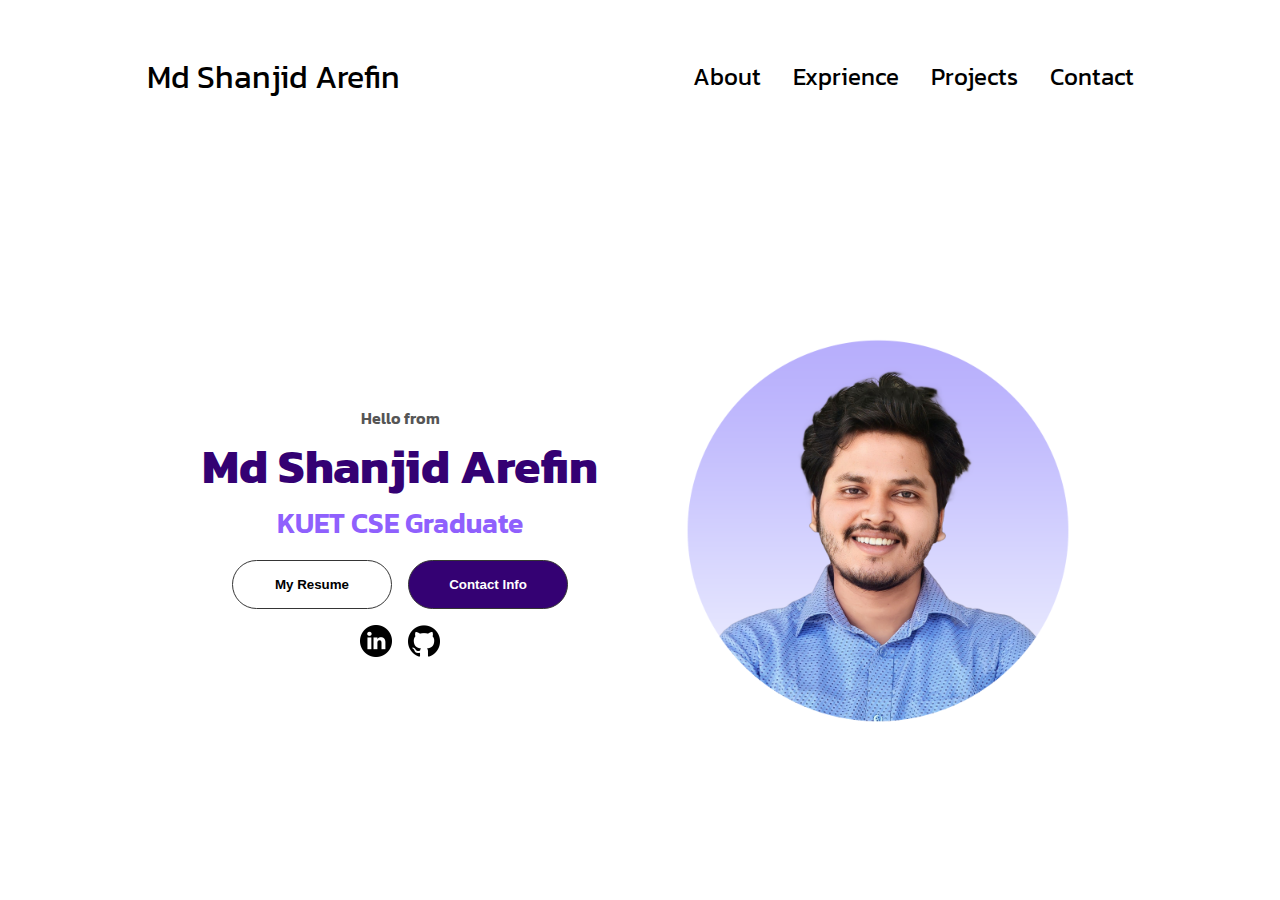
==== index.html @ 66b45dad "add_files" ====
<!DOCTYPE html>
<html lang="en">
<head>
    <meta charset="UTF-8">
    <meta name="viewport" content="width=device-width, initial-scale=1.0">
    <title>Portfolio_MD_SHANJID_AREFIN</title>
    <link rel="stylesheet" href="style.css" />
    <link rel="stylesheet" href="mediaqueries.css" />
</head>
<body>

    <nav id="desktop-nav">
        <div class="logo"> Md Shanjid Arefin </div>
        <div>
            <ul class="nav-links">
                <li><a href="#about">About</a></li>
                <li><a href="#experience">Exprience</a></li>
                <li><a href="#project">Projects</a></li>
                <li><a href="#contact">Contact</a></li>
            </ul>
        </div>
    </nav>

    <nav id="mobile-nav">
        <div class="logo"> Md Shanjid Arefin </div>
        <div class="mobile-menu">
            <div class="hamburger-icon" onclick="toggleMenu()">
                <span></span>
                <span></span>
                <span></span>
            </div>
            <div class="menu-links">
                <li><a href="#about" onclick="toggleMenu()">About</a></li>
                <li><a href="#experience" onclick="toggleMenu()">Exprience</a></li>
                <li><a href="#project" onclick="toggleMenu()">Projects</a></li>
                <li><a href="#contact" onclick="toggleMenu()">Contact</a></li>
            </div>
        </div>
    </nav>
    
    <section id="profile">
        <div class="section__text">
            <p class="section__text__p1"> Hello from</p>
            <h1 class="title">Md Shanjid Arefin</h1>
            <p class="section__text__p2">KUET CSE Graduate</p>
            <div class="btn-container">
                <button class="btn btn-color-2" onclick="window.open('./assets/resume.pdf')">My Resume</button>
                <button class="btn btn-color-1" onclick="location.href='./#contact'">Contact Info</button>
            </div>
            <div id="social-container">
                <img src="./assets/linkedin.png" alt="My LinkedIn Profile" class="icon" onclick="location.href='https://linkedin.com'"/>
                <img src="./assets/github.png" alt="My Github Profile" class="icon" onclick="location.href='https://github.com/ShihabKUET'" />
            </div>
        </div>
        <div class="section__pic-container">
            <img src="./assets/profilePic.png" alt="Md Shanjid Arefin" />
        </div>
        
    </section>

    <script src="script.js"></script>
</body>
</html>
---- style.css ----
/* FOR ALL - GENERAL */

@import url('https://fonts.googleapis.com/css2?family=Kanit:ital,wght@0,100;0,200;0,300;0,400;0,500;0,600;0,700;0,800;0,900;1,100;1,200;1,300;1,400;1,500;1,600;1,700;1,800;1,900&display=swap');


* {
    margin: 0;
    padding: 0;
}

body {
    font-family: "Kanit", sans-serif;
}

html {
    scroll-behavior: smooth;
}

p {
    color: rgb(85,85,85);
}

/* Transition */

a, .btn {
    transition:  300ms ease;
}

/* Desktop Navigation */

nav, .nav-links {
    display: flex;
}

nav {
    justify-content: space-around;
    align-items: center;
    height: 17vh;
}

.nav-links {
    gap: 2rem;
    list-style: none;
    font-size: 1.5rem;
}

a {
    color: black;
    text-decoration: none;
    text-decoration-color: white;
}

a:hover {
    color: blue;
    text-decoration: underline;
    text-underline-offset: 1rem;
    text-decoration-color: rbg(181,181,181);
}

.logo {
    font-size: 2rem;
    cursor: default;
}

/* Mobile hamburger Menu */

#mobile-nav {
    display: none;
}

.mobile-menu {
    position: relative;
    display: inline-block;
}

.hamburger-icon {
    display: flex;
    flex-direction: column;
    justify-content: space-between;
    height: 24px;
    width: 30px;
    cursor: pointer;
}

.hamburger-icon span {
    width: 100%;
    height: 2px;
    background-color: blueviolet;
    transition: all 0.3 ease-in-out;
}

.menu-links {
    position: absolute;
    top: 100%;
    right: 0;
    background-color: white;
    width: fit-content;
    max-height: 0;
    overflow: hidden;
    transition: all 0.3 ease-in-out;
}

.menu-links a {
    display: block;
    padding: 10px;
    text-align: center;
    font-size: 1.5rem;
    color: black;
    text-decoration: none;
    transition: all 0.3 ease-in-out;
}

.menu-links li {
    list-style: none;
}

.menu-links.open {
    max-height: 300px;
}

.hamburger-icon.open span:first-child{
    transform: rotate(45deg) translate(10px, 5px);
}
.hamburger-icon.open span:nth-child(2){
    opacity: 0;
}
.hamburger-icon.open span:last-child{
    transform: rotate(-45deg) translate(10px, -5px);
}

.hamburger-icon span:first-child {
    transform: none;
}
.hamburger-icon span:first-child {
    opacity: 1;
}
.hamburger-icon span:first-child {
    transform: none;
}

/* Sections */

section {
    padding-top: 4vh;
    height: 96vh;
    margin: 0 10rem;
    box-sizing: border-box;
    min-height: fit-content;
}

.section-container {
    display: flex;
}

/* Profile Sections */

#profile {
    display: flex;
    justify-content: center;
    gap: 5rem;
    height: 80vh;
}

.section__pic-container {
    display: flex;
    height: 400px;
    width: 400px;
    margin: auto 0;
}

.section__text {
    align-self: center;
    text-align: center;
}

.section__text p {
    font-weight: 600;
}

.section__text__p1 {
    text-align: center;
}

.section__text__p2 {
    color: rgb(143, 96, 253);
    font-size: 1.75rem;
    margin-bottom: 1rem;
}

.title {
    color: rgb(52, 1, 115);
    font-size: 3rem;
    text-align: center;
}

#social-container {
    display: flex;
    justify-content: center;
    margin-top: 1rem;
    gap: 1rem;
}

.icon {
    cursor: pointer;
    height: 2rem;
}

/* button */

.btn-container {
    display: flex;
    justify-content: center;
    gap: 1rem;
}

.btn {
    font-weight: 600;
    transition: all 300ms ease;
    padding: 1rem;
    width: 10rem;
    border-radius: 2rem;
}

.btn-color-1, .btn-color-2 {
    border: rgb(53, 53, 53) 0.1rem solid;
}

.btn-color-1:hover, .btn-color-2:hover {
    cursor: pointer;
}

.btn-color-1, .btn-color-2:hover {
    background: rgb(52, 1, 115);
    color: white;
}

.btn-color-1:hover {
    background: rgb(0,0,0);
}

.btn-color-2 {
    background: none;
}

.btn-color-2:hover {
    border: rgb(255,255,255) 0.1rem solid;
}

.btn-container {
    gap: 1rem;
}
---- mediaqueries.css ----
@media screen and (max-width: 1000px) {
    #desktop-nav {
        display: none;
    }
    #mobile-nav {
        display: flex;
    }
}
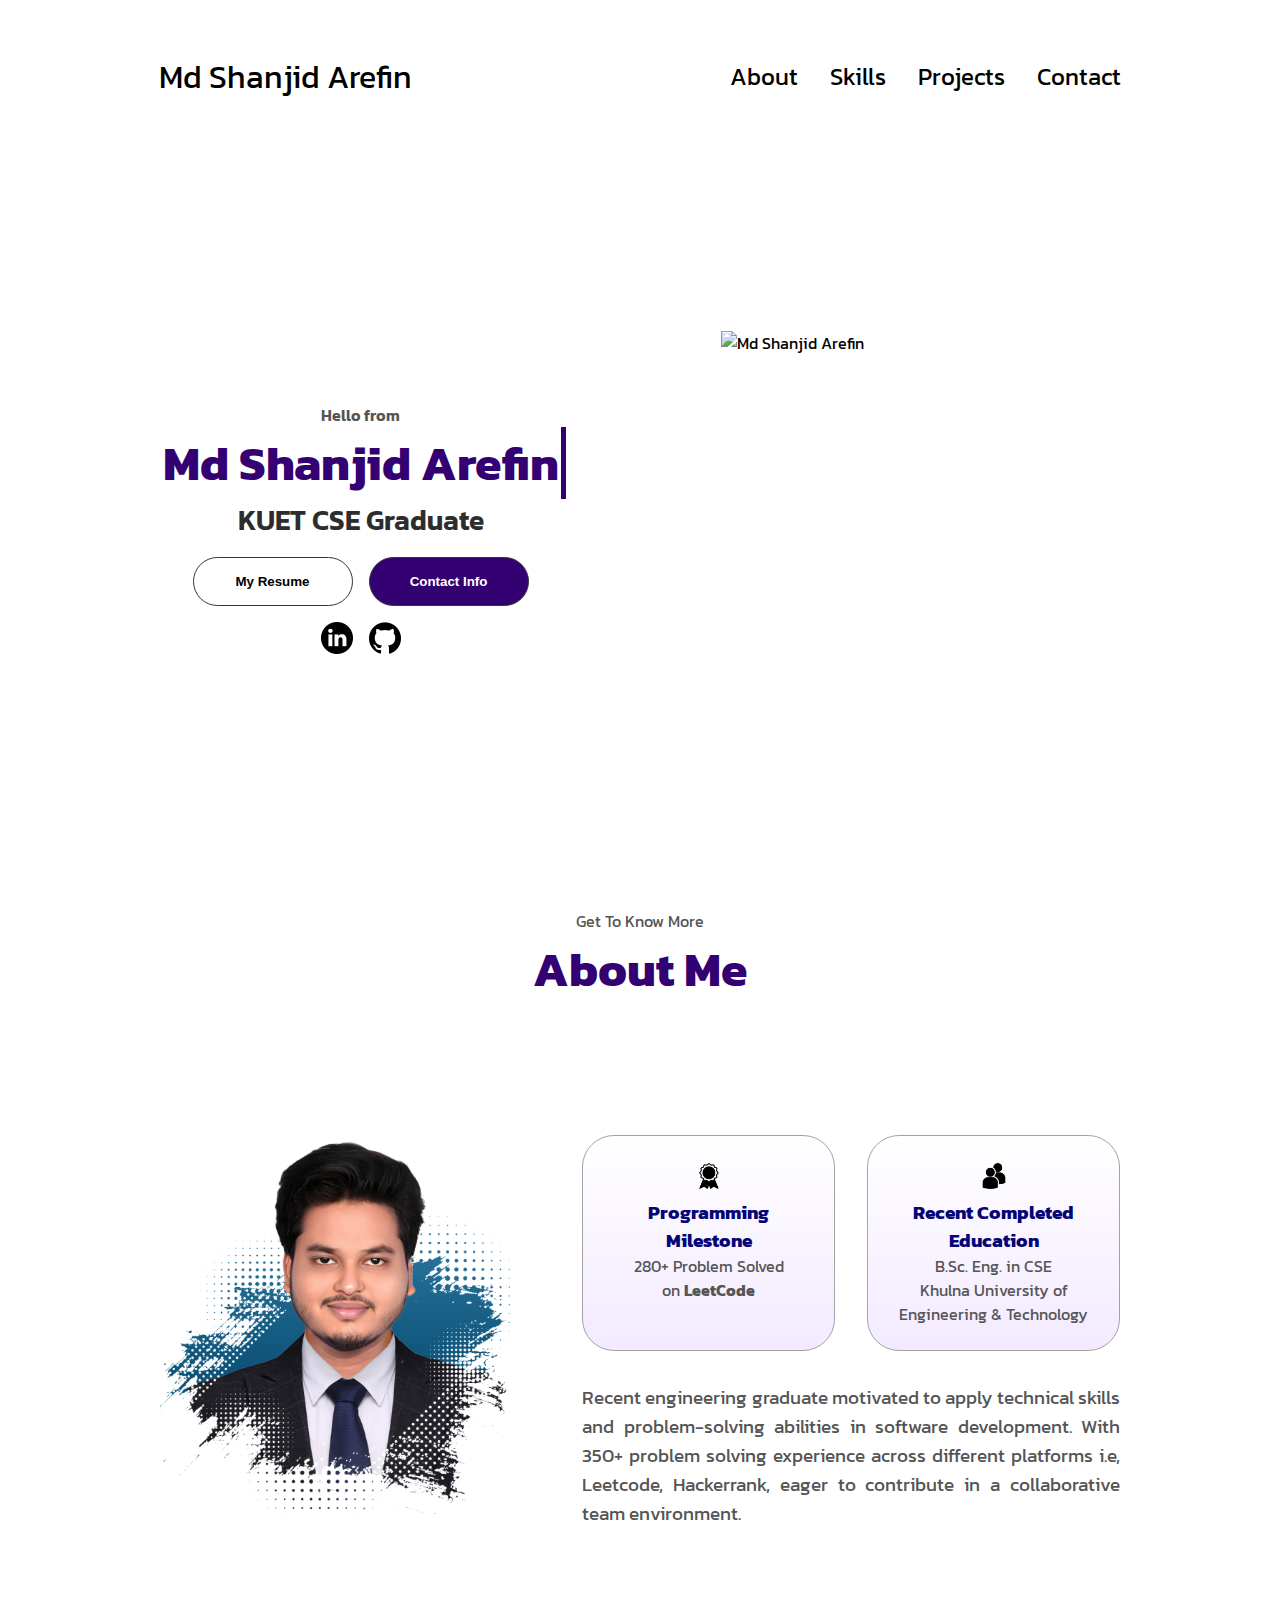
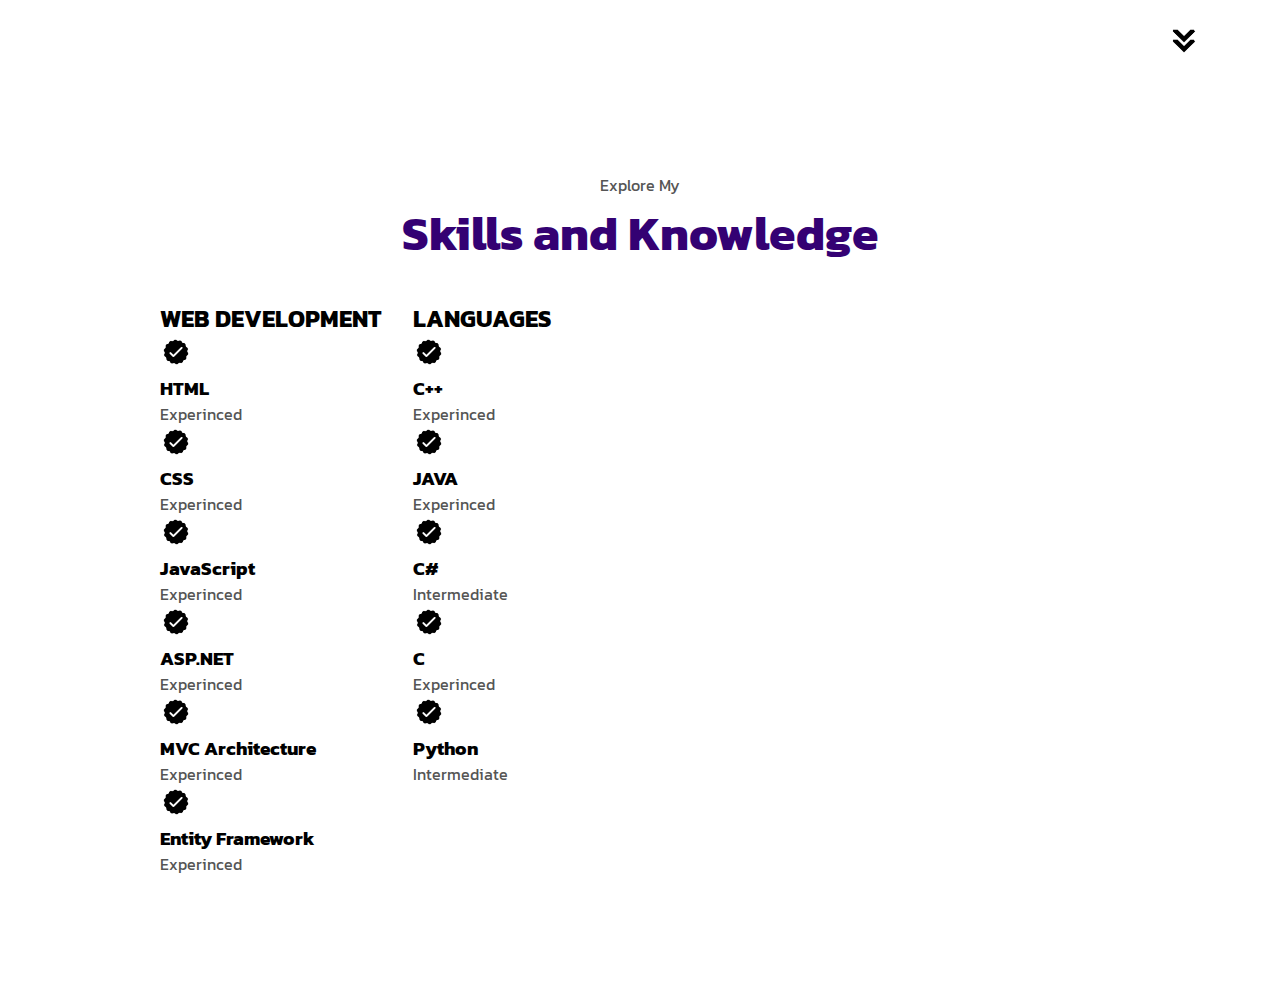
==== commit 8f4efc42: "About_Section_Updated" ====
--- a/index.html
+++ b/index.html
@@ -14,7 +14,7 @@
         <div>
             <ul class="nav-links">
                 <li><a href="#about">About</a></li>
-                <li><a href="#experience">Exprience</a></li>
+                <li><a href="#skills">Skills</a></li>
                 <li><a href="#project">Projects</a></li>
                 <li><a href="#contact">Contact</a></li>
             </ul>
@@ -48,14 +48,144 @@
                 <button class="btn btn-color-1" onclick="location.href='./#contact'">Contact Info</button>
             </div>
             <div id="social-container">
-                <img src="./assets/linkedin.png" alt="My LinkedIn Profile" class="icon" onclick="location.href='https://linkedin.com'"/>
-                <img src="./assets/github.png" alt="My Github Profile" class="icon" onclick="location.href='https://github.com/ShihabKUET'" />
+                <a href="https://linkedin.com" target="_blank"><img src="./assets/linkedin.png" alt="My LinkedIn Profile" class="icon" /></a>
+                <a href="https://github.com/ShihabKUET" target="_blank"><img src="./assets/github.png" alt="My Github Profile" class="icon" /></a>
+                
             </div>
         </div>
         <div class="section__pic-container">
-            <img src="./assets/profilePic.png" alt="Md Shanjid Arefin" />
+            <img src="./assets/bg-profile-syle.png" alt="Md Shanjid Arefin" />
         </div>
-        
+    </section>
+    <section id="about">
+        <p class="section__text__p1"> Get To Know More </p>
+        <h1 class="about-me-title"> About Me </h1>
+        <div class="section-container">
+            <div class="section__pic-container">
+                <img src="./assets/about-me-pic.png" alt=""Profile Picture class="about-pic" />
+            </div>
+            <div class="about-details-container">
+                <div class="about-containers">
+                    <div class="details-container">
+                        <img src="./assets/experience.png" alt="experience icon" class="icon" />
+                        <h3> Programming Milestone </h3>
+                        <p> 280+ Problem Solved <br/> on <b>LeetCode</b> </p>
+                    </div>
+                    <div class="details-container">
+                        <img src="./assets/education.png" alt="education icon" class="icon" />
+                        <h3> Recent Completed Education </h3>
+                        <p> B.Sc. Eng. in CSE <br/> Khulna University of Engineering & Technology </p>
+                    </div>
+                    
+                </div>
+            
+                <div class="text-container">
+                    <p>Recent engineering graduate motivated to apply technical skills and problem-solving abilities in software
+                        development. With 350+ problem solving experience across different platforms i.e, Leetcode, Hackerrank,
+                        eager to contribute in a collaborative team environment.
+                    </p>
+                </div>
+            </div>      
+        </div>
+        <img src="./assets/arrow.png" alt="arrow icon" class="icon arrow" onclick="location.href='./#skills'"/>
+    </section>
+
+    <section id="skills">
+        <p class="section__text__p1">Explore My</p>
+        <h1 class="about-me-title">Skills and Knowledge</h1>
+        <div class="skill-details-container">
+            <div class="about-containers">
+                <div class="details-containers">
+                    <h2 class="skills-sub-title">WEB DEVELOPMENT</h2>
+                    <div class="article-container">
+                        <article>
+                            <img src="./assets/checkmark.png" alt="check" class="icon"/>
+                            <div>
+                                <h3>HTML</h3>
+                                <p>Experinced</p>
+                            </div>
+                        </article>
+                        <article>
+                            <img src="./assets/checkmark.png" alt="check" class="icon"/>
+                            <div>
+                                <h3>CSS</h3>
+                                <p>Experinced</p>
+                            </div>
+                        </article>
+                        <article>
+                            <img src="./assets/checkmark.png" alt="check" class="icon"/>
+                            <div>
+                                <h3>JavaScript</h3>
+                                <p>Experinced</p>
+                            </div>
+                        </article>
+                        <article>
+                            <img src="./assets/checkmark.png" alt="check" class="icon"/>
+                            <div>
+                                <h3>ASP.NET</h3>
+                                <p>Experinced</p>
+                            </div>
+                        </article>
+                        <article>
+                            <img src="./assets/checkmark.png" alt="check" class="icon"/>
+                            <div>
+                                <h3>MVC Architecture</h3>
+                                <p>Experinced</p>
+                            </div>
+                        </article>
+                        <article>
+                            <img src="./assets/checkmark.png" alt="check" class="icon"/>
+                            <div>
+                                <h3>Entity Framework</h3>
+                                <p>Experinced</p>
+                            </div>
+                        </article>
+                    </div>
+                </div>
+
+                <div class="details-containers">
+                    <h2 class="skills-sub-title">LANGUAGES</h2>
+                    <div class="article-container">
+                        <article>
+                            <img src="./assets/checkmark.png" alt="check" class="icon"/>
+                            <div>
+                                <h3>C++</h3>
+                                <p>Experinced</p>
+                            </div>
+                        </article>
+                        <article>
+                            <img src="./assets/checkmark.png" alt="check" class="icon"/>
+                            <div>
+                                <h3>JAVA</h3>
+                                <p>Experinced</p>
+                            </div>
+                        </article>
+                        <article>
+                            <img src="./assets/checkmark.png" alt="check" class="icon"/>
+                            <div>
+                                <h3>C#</h3>
+                                <p>Intermediate</p>
+                            </div>
+                        </article>
+                        <article>
+                            <img src="./assets/checkmark.png" alt="check" class="icon"/>
+                            <div>
+                                <h3>C</h3>
+                                <p>Experinced</p>
+                            </div>
+                        </article>
+                        <article>
+                            <img src="./assets/checkmark.png" alt="check" class="icon"/>
+                            <div>
+                                <h3>Python</h3>
+                                <p>Intermediate</p>
+                            </div>
+                        </article>
+                    </div>
+                </div>
+
+            </div>
+        </div>
     </section>
 
     <script src="script.js"></script>
--- a/style.css
+++ b/style.css
@@ -157,7 +157,7 @@
 #profile {
     display: flex;
     justify-content: center;
-    gap: 5rem;
+    gap: 10rem;
     height: 80vh;
 }
 
@@ -182,7 +182,7 @@
 }
 
 .section__text__p2 {
-    color: rgb(143, 96, 253);
+    color: rgb(45, 45, 45);
     font-size: 1.75rem;
     margin-bottom: 1rem;
 }
@@ -191,6 +191,24 @@
     color: rgb(52, 1, 115);
     font-size: 3rem;
     text-align: center;
+    border-right: 5px solid;
+    width: 100%;
+    white-space: nowrap;
+    overflow: hidden;
+    animation: 
+        typing 1.5s,
+        cursor .4s step-end infinite alternate;
+}
+
+/* cursor blinking */
+@keyframes cursor {
+    50% { border-color: transparent; }
+}
+
+/* Typing effects */
+@keyframes typing {
+    from { width: 0; }
+    
 }
 
 #social-container {
@@ -248,4 +266,71 @@
 
 .btn-container {
     gap: 1rem;
-}+}
+
+
+/*ABOUT SECTION */
+
+#about {
+    position: relative;
+}
+
+.about-containers {
+    gap: 2rem;
+    margin-bottom: 2rem;
+    margin-top: 2rem;
+}
+
+.about-details-container {
+    justify-content: center;
+    flex-direction: column;
+}
+
+.about-containers, .about-details-container {
+    display: flex;
+}
+
+.about-me-title {
+    color: rgb(52, 1, 115);
+    font-size: 3rem;
+    text-align: center;
+}
+
+.about-pic {
+    border-radius: 2 rem;
+}
+
+.arrow {
+    position: absolute;
+    right: -5rem;
+    bottom: 5rem;
+}
+
+.details-container {
+    padding:  1.5rem;
+    flex: 1;
+    background: linear-gradient(rgb(255, 255, 255) 0%, rgb(243, 234, 255) 100%);
+    border-radius: 2rem;
+    border: rgb(53,53,53) 0.1rem solid;
+    border-color: rgb(163,163,163);
+    color: rgb(5, 5, 119);
+    text-align: center;
+}
+
+
+.section-container {
+    gap: 4rem;
+    height: 75%;
+}
+
+.section__pic-container {
+    height: 400px;
+    width: 400px;
+    margin: auto 0;  
+}
+
+.text-container {
+    text-align: justify;
+    font-size: 1.2rem;
+}
+
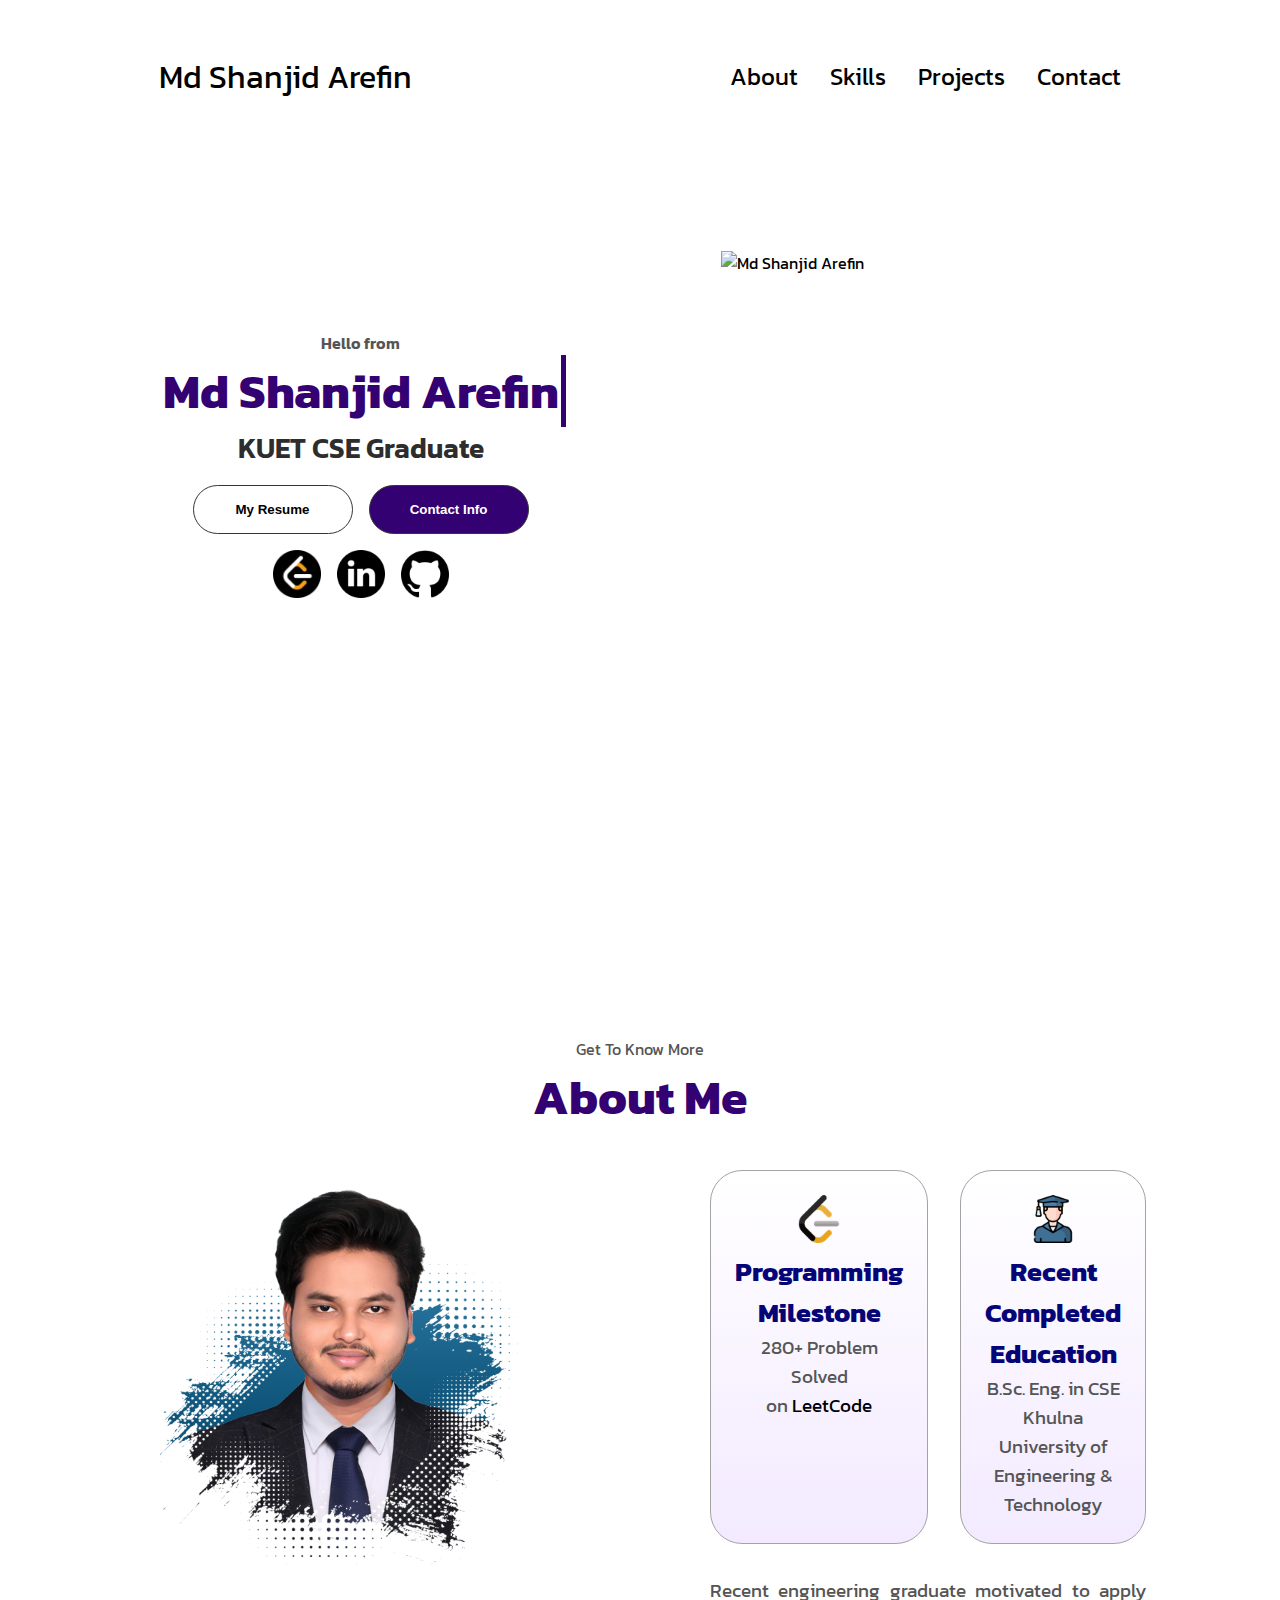
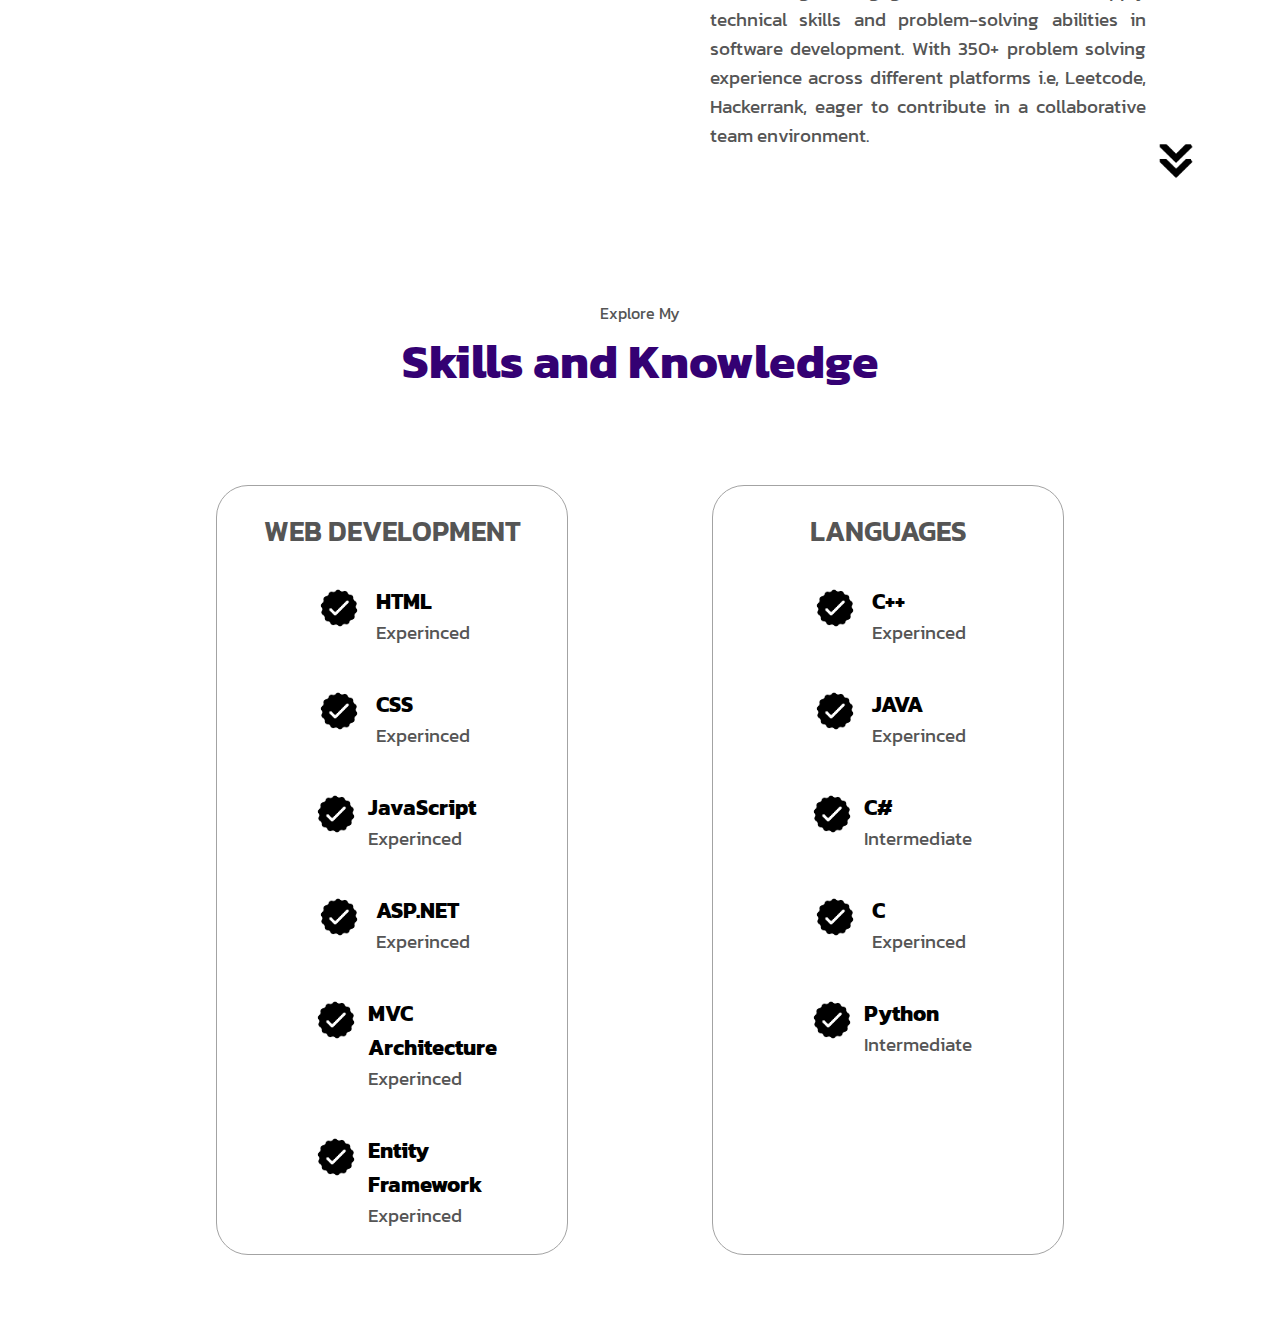
==== commit 9327968b: "assets_added" ====
--- a/index.html
+++ b/index.html
@@ -48,13 +48,14 @@
                 <button class="btn btn-color-1" onclick="location.href='./#contact'">Contact Info</button>
             </div>
             <div id="social-container">
+                <a href="https://leetcode.com/shihabkuet" target="_blank"><img src="./assets/leetcode_circle.png" alt="Leetcode Profile" class="icon" /></a>
                 <a href="https://linkedin.com" target="_blank"><img src="./assets/linkedin.png" alt="My LinkedIn Profile" class="icon" /></a>
                 <a href="https://github.com/ShihabKUET" target="_blank"><img src="./assets/github.png" alt="My Github Profile" class="icon" /></a>
                 
             </div>
         </div>
         <div class="section__pic-container">
-            <img src="./assets/bg-profile-syle.png" alt="Md Shanjid Arefin" />
+            <img src="./assets/bg-profile-syle.png" height="140%" width="140%" alt="Md Shanjid Arefin" />
         </div>
     </section>
     <section id="about">
@@ -67,12 +68,12 @@
             <div class="about-details-container">
                 <div class="about-containers">
                     <div class="details-container">
-                        <img src="./assets/experience.png" alt="experience icon" class="icon" />
+                        <img src="./assets/leetcode.png" alt="experience icon" class="icon" />
                         <h3> Programming Milestone </h3>
-                        <p> 280+ Problem Solved <br/> on <b>LeetCode</b> </p>
+                        <p> 280+ Problem Solved <br/> on <a href="https://www.leetcode.com/shihabkuet" target="_blank">LeetCode</a> </p>
                     </div>
                     <div class="details-container">
-                        <img src="./assets/education.png" alt="education icon" class="icon" />
+                        <img src="./assets/graduated.png" alt="education icon" class="icon" />
                         <h3> Recent Completed Education </h3>
                         <p> B.Sc. Eng. in CSE <br/> Khulna University of Engineering & Technology </p>
                     </div>
@@ -95,7 +96,7 @@
         <h1 class="about-me-title">Skills and Knowledge</h1>
         <div class="skill-details-container">
             <div class="about-containers">
-                <div class="details-containers">
+                <div class="sk-details-container">
                     <h2 class="skills-sub-title">WEB DEVELOPMENT</h2>
                     <div class="article-container">
                         <article>
@@ -143,7 +144,7 @@
                     </div>
                 </div>
 
-                <div class="details-containers">
+                <div class="sk-details-container">
                     <h2 class="skills-sub-title">LANGUAGES</h2>
                     <div class="article-container">
                         <article>
--- a/style.css
+++ b/style.css
@@ -159,6 +159,7 @@
     justify-content: center;
     gap: 10rem;
     height: 80vh;
+    margin-bottom: 8rem;
 }
 
 .section__pic-container {
@@ -166,11 +167,14 @@
     height: 400px;
     width: 400px;
     margin: auto 0;
+    padding-bottom: 10rem;
+    padding-right: 8rem;
 }
 
 .section__text {
     align-self: center;
     text-align: center;
+    padding-bottom: 8rem;
 }
 
 .section__text p {
@@ -207,8 +211,7 @@
 
 /* Typing effects */
 @keyframes typing {
-    from { width: 0; }
-    
+    from { width: 0; }   
 }
 
 #social-container {
@@ -220,7 +223,7 @@
 
 .icon {
     cursor: pointer;
-    height: 2rem;
+    height: 3rem;
 }
 
 /* button */
@@ -307,7 +310,7 @@
 }
 
 .details-container {
-    padding:  1.5rem;
+    padding: 1.5rem;
     flex: 1;
     background: linear-gradient(rgb(255, 255, 255) 0%, rgb(243, 234, 255) 100%);
     border-radius: 2rem;
@@ -315,6 +318,15 @@
     border-color: rgb(163,163,163);
     color: rgb(5, 5, 119);
     text-align: center;
+    font-size: 1.2rem;
+}
+
+.details-container a {
+    text-decoration: none;
+}
+
+.details-container h3 {
+    font-size: 1.7rem;
 }
 
 
@@ -334,3 +346,52 @@
     font-size: 1.2rem;
 }
 
+/* SKILLS */
+
+#skills {
+    position: relative;
+}
+
+.skills-sub-title {
+    color: rgb(85, 85, 85);
+    font-weight: 600;
+    font-size:  1.75rem;
+    margin-bottom: 2rem;
+}
+
+.skill-details-container {
+    display: flex;
+    justify-content: center;
+    flex-direction: column;
+}
+
+.article-container {
+    display: flex;
+    text-align: initial;
+    flex-wrap: wrap;
+    flex-direction: row;
+    gap: 2.5rem;
+    justify-content: space-around;
+}
+
+article .icon {
+    cursor: default;
+}
+
+article {
+    display: flex;
+    width: 10rem;
+    justify-content: space-around;
+    gap: 0.5rem;
+}
+
+.sk-details-container {
+    margin: 3.5rem;
+    padding: 1.5rem;
+    flex: 1;
+    border-radius: 2rem;
+    border: rgb(53,53,53) 0.1rem solid;
+    border-color: rgb(163,163,163);
+    text-align: center;
+    font-size: 1.2rem;
+}
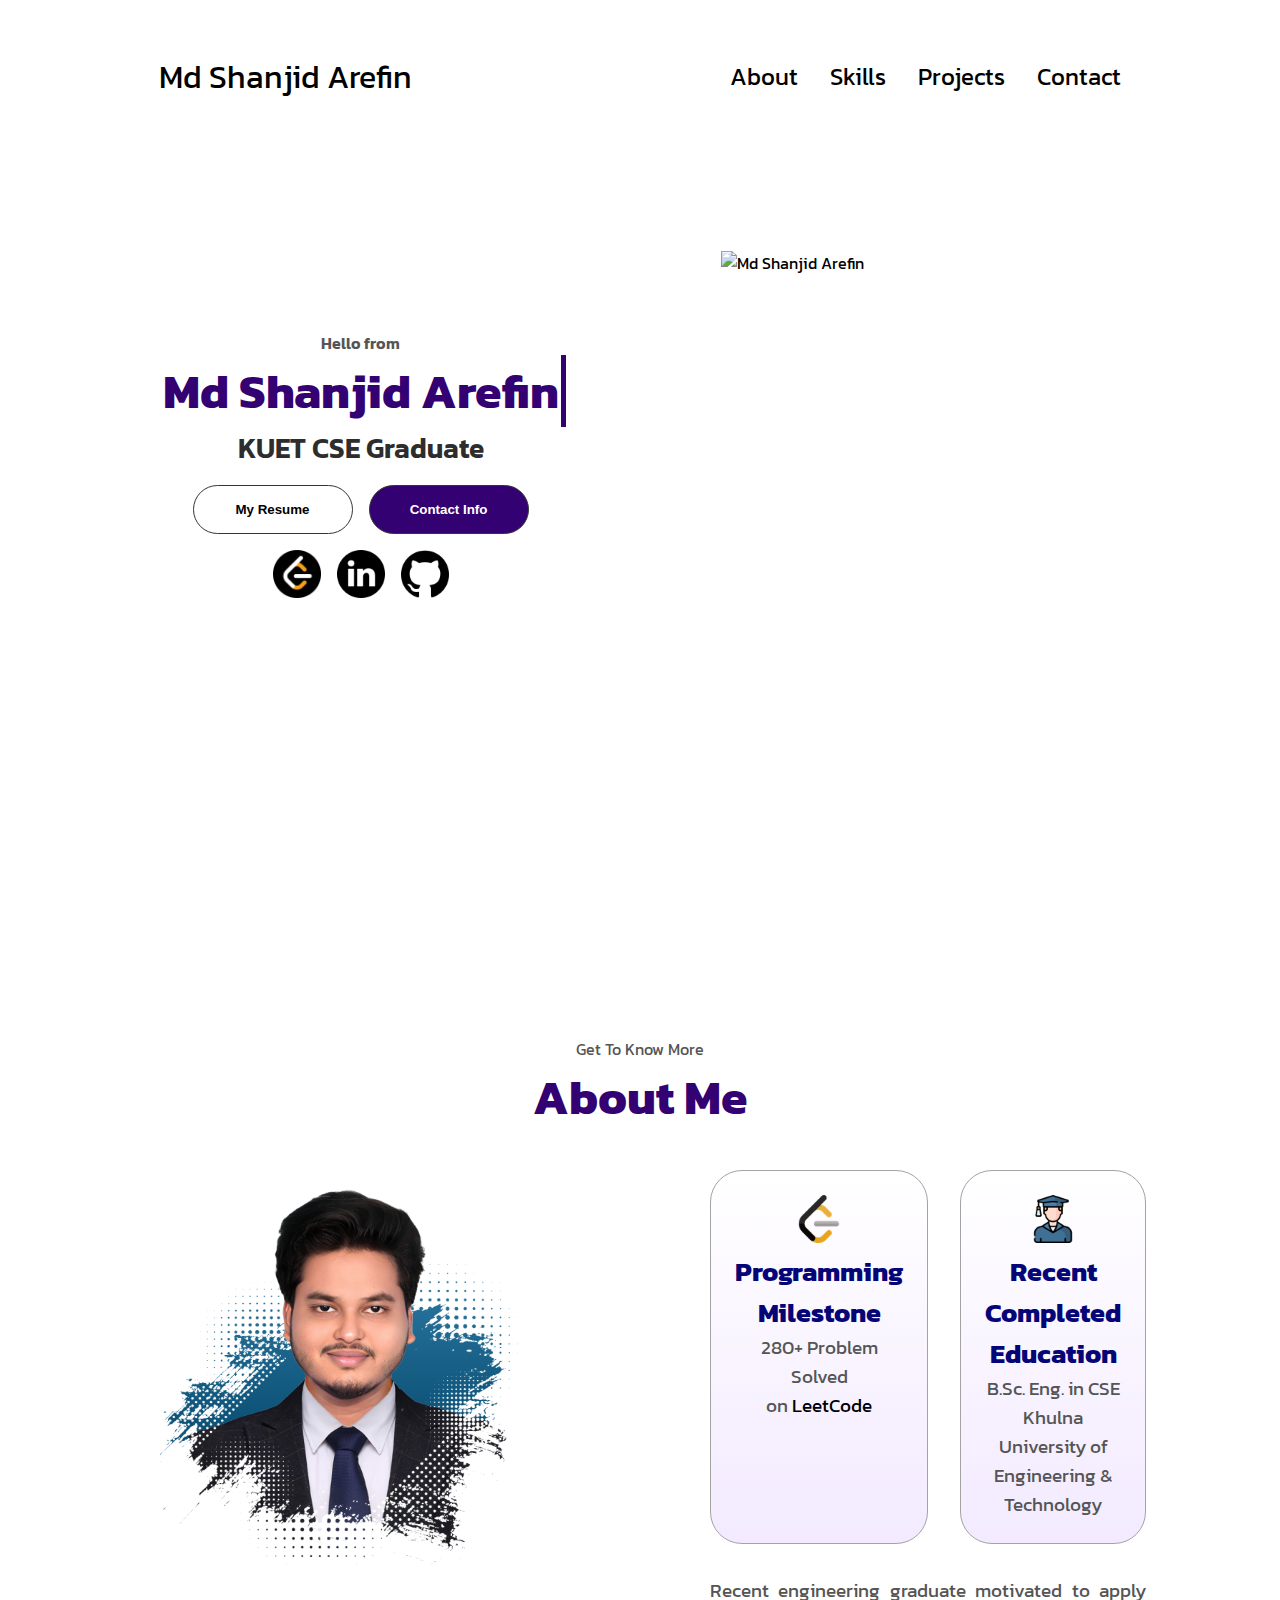
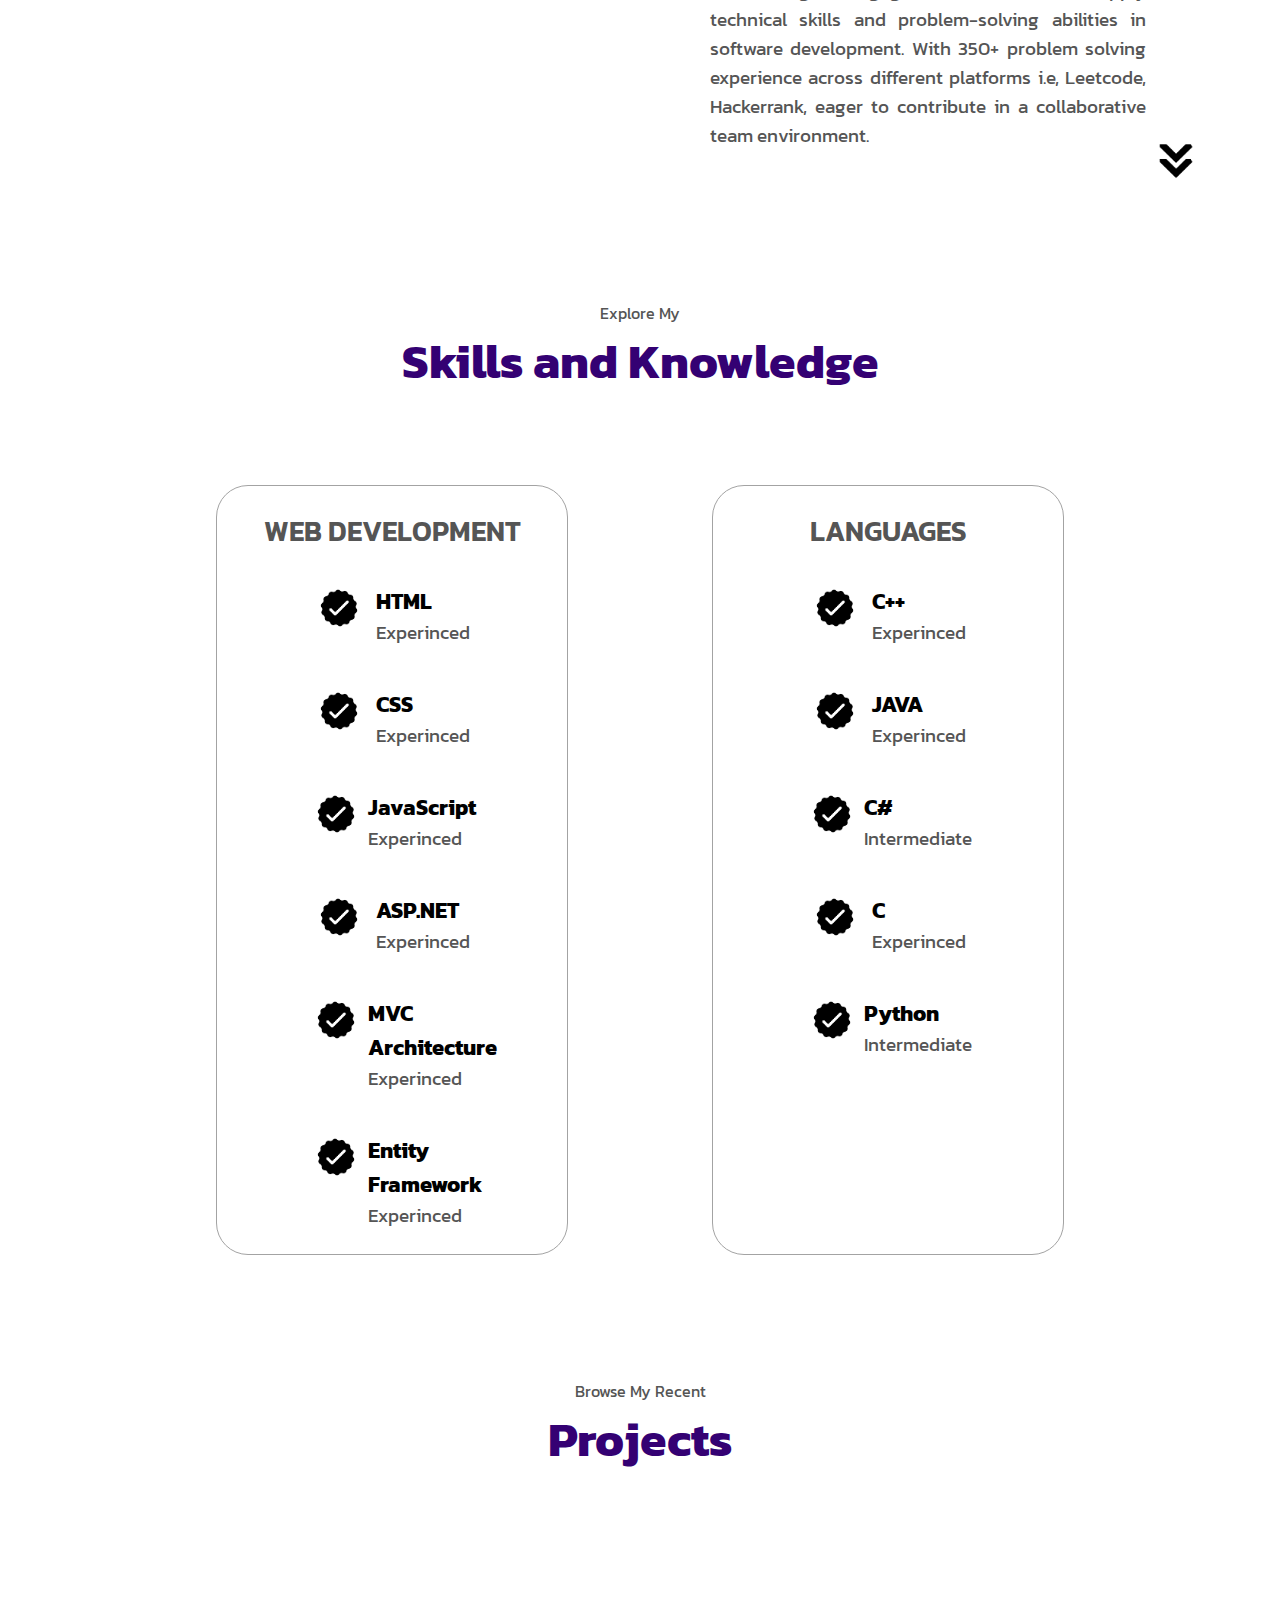
==== commit b84518af: "Projects_section_created" ====
--- a/index.html
+++ b/index.html
@@ -15,7 +15,7 @@
             <ul class="nav-links">
                 <li><a href="#about">About</a></li>
                 <li><a href="#skills">Skills</a></li>
-                <li><a href="#project">Projects</a></li>
+                <li><a href="#projects">Projects</a></li>
                 <li><a href="#contact">Contact</a></li>
             </ul>
         </div>
@@ -189,6 +189,11 @@
         </div>
     </section>
 
+    <section id="projects">
+        <p class="section__text__p1">Browse My Recent</p>
+        <h1 class="about-me-title">Projects</h1>
+    </section>
+
     <script src="script.js"></script>
 </body>
 </html>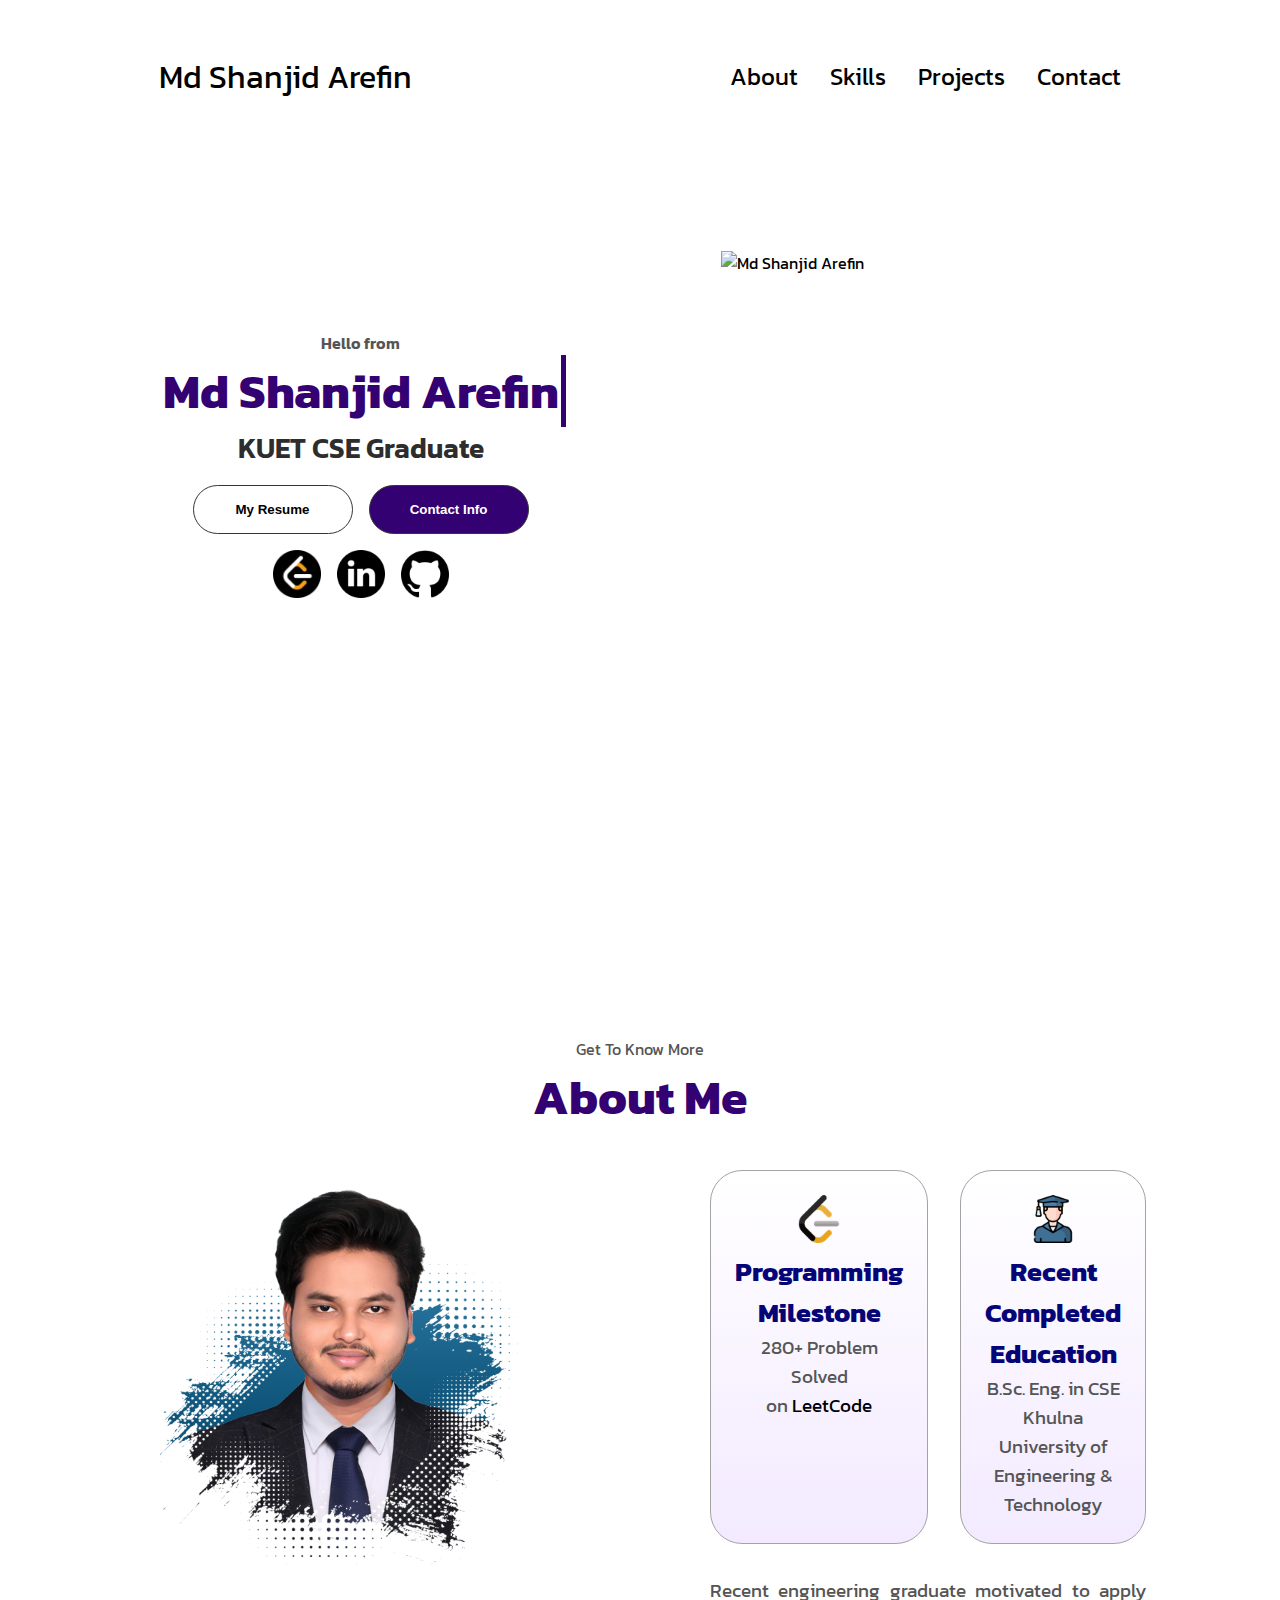
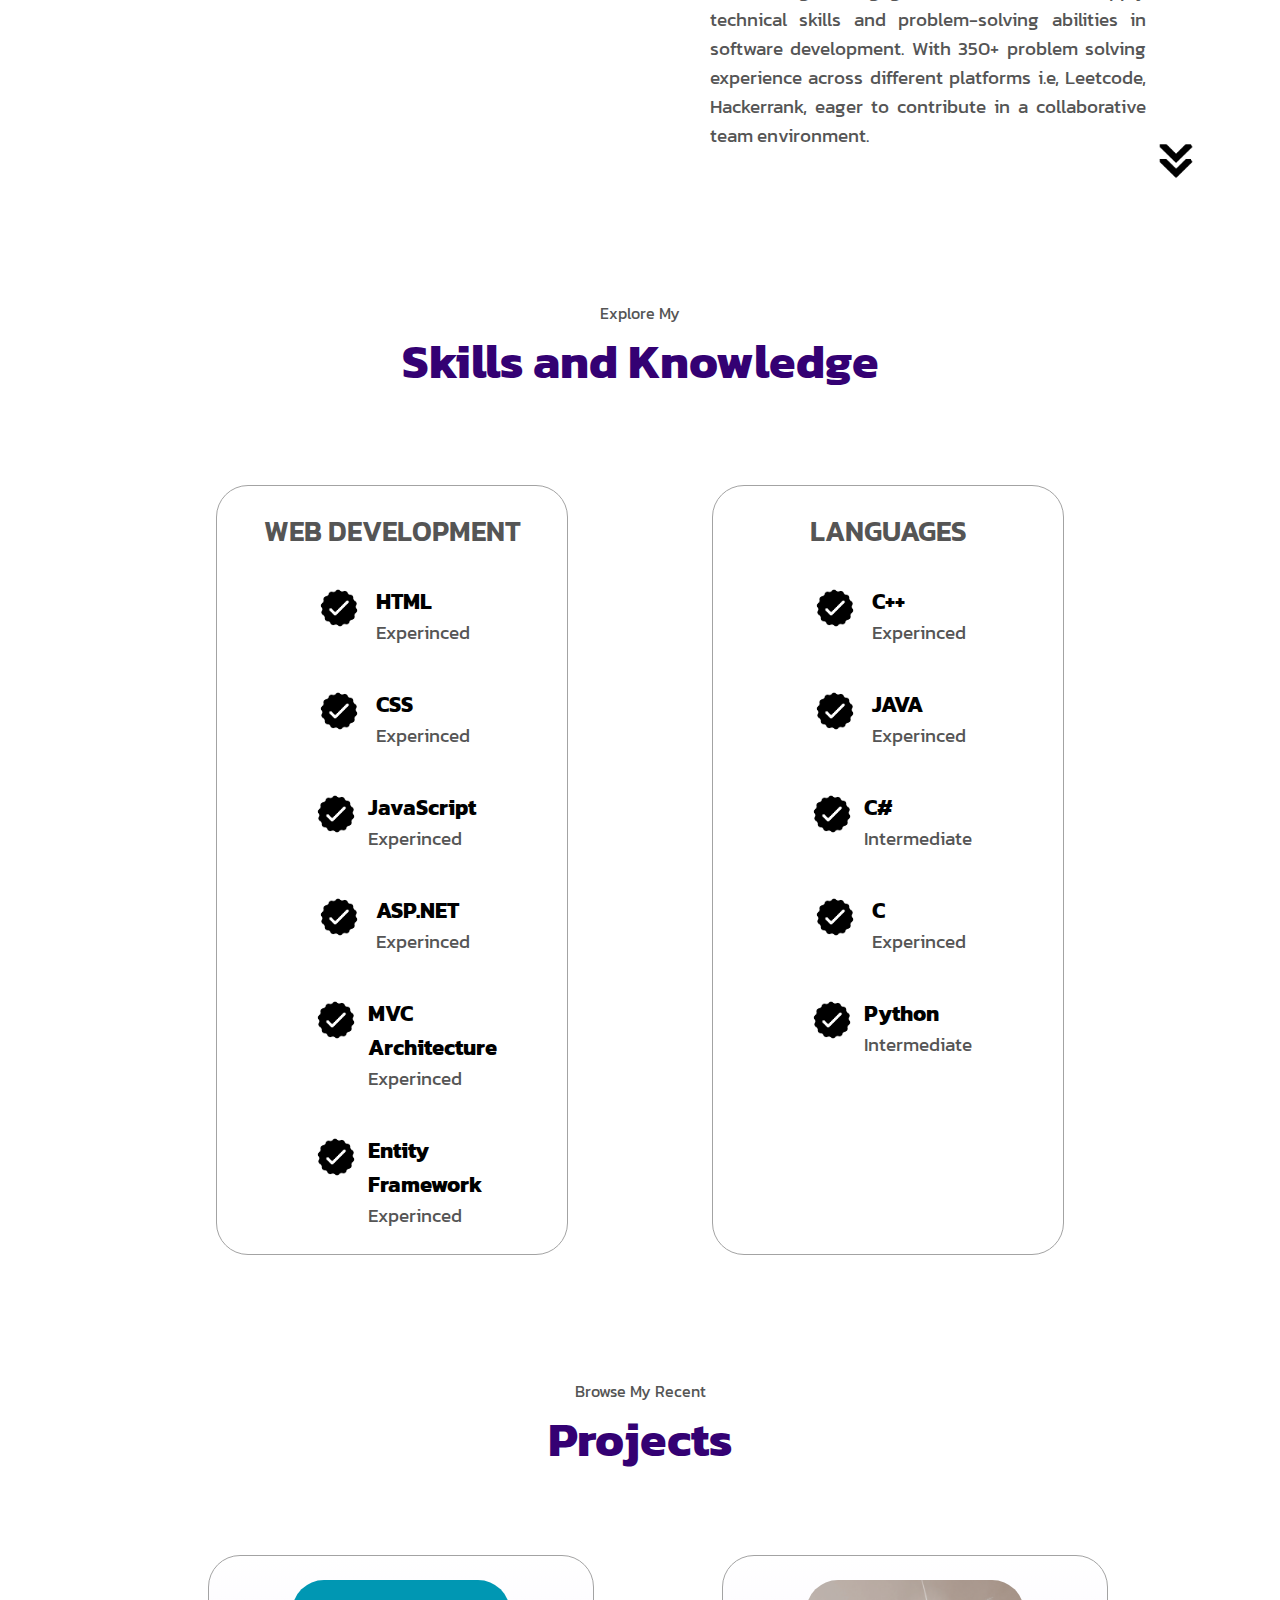
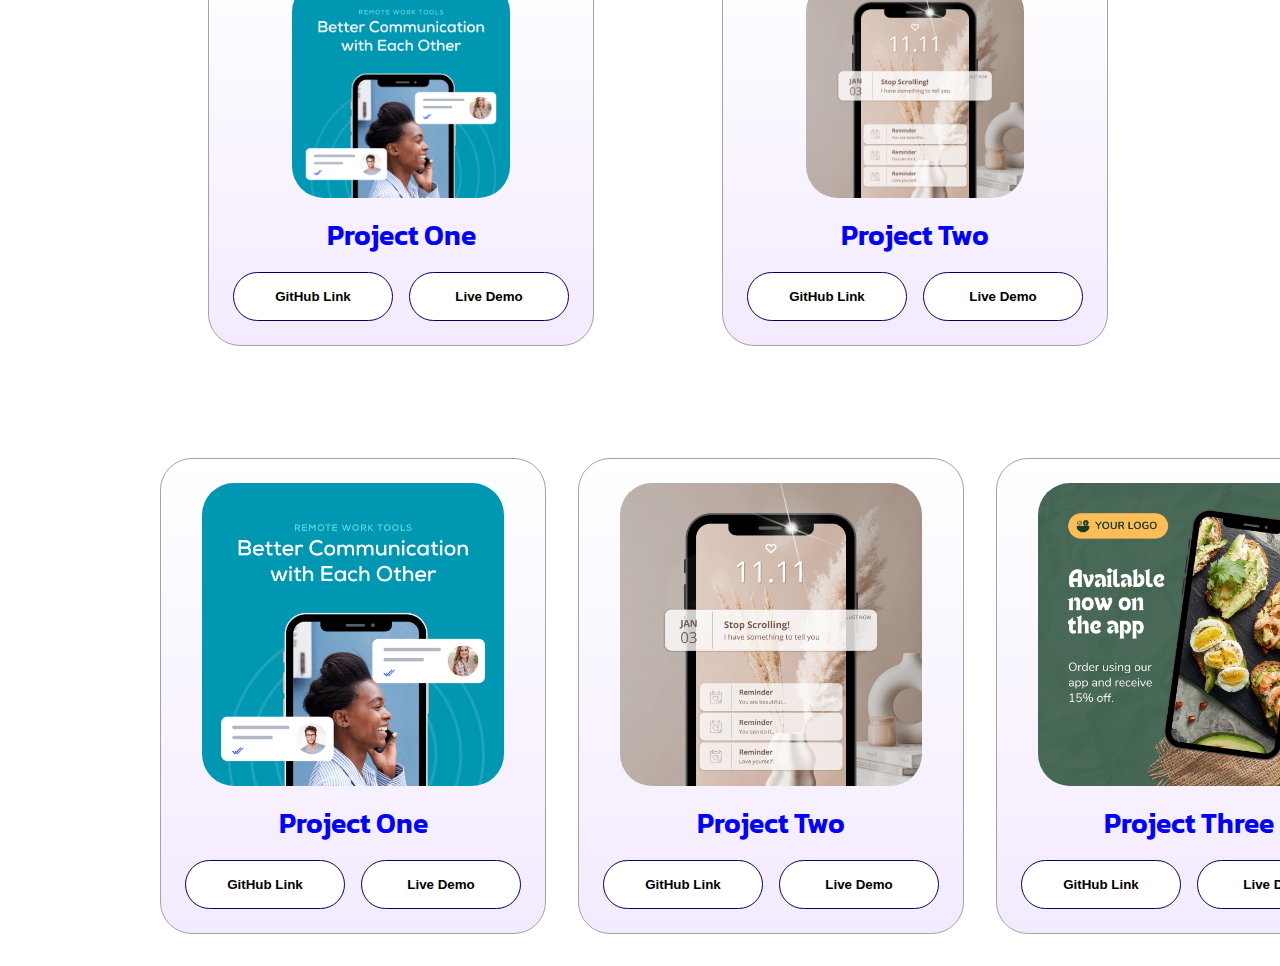
==== commit 0d5664a3: "projects_section_added" ====
--- a/index.html
+++ b/index.html
@@ -192,6 +192,62 @@
     <section id="projects">
         <p class="section__text__p1">Browse My Recent</p>
         <h1 class="about-me-title">Projects</h1>
+        <div class="skill-details-container">
+            <div class="about-containers">
+                <div class="project-details-container color-container">
+                    <div class="article-container">
+                        <img src="./assets/project-1.png" alt="Project" class="upper-project-img" />
+                    </div>
+                    <h2 class="skills-sub-title project-title">Project One</h2>
+                    <div class="btn-container">
+                        <button class="btn btn-color-2 project-btn" onclick="location.href='https//github.com'"> GitHub Link </button>
+                        <button class="btn btn-color-2 project-btn" onclick="location.href='https//github.com'"> Live Demo </button>
+                    </div>
+                </div>
+                <div class="project-details-container color-container">
+                    <div class="article-container">
+                        <img src="./assets/project-2.png" alt="Project" class="upper-project-img" />
+                    </div>
+                    <h2 class="skills-sub-title project-title">Project Two</h2>
+                    <div class="btn-container">
+                        <button class="btn btn-color-2 project-btn" onclick="location.href='https//github.com'"> GitHub Link </button>
+                        <button class="btn btn-color-2 project-btn" onclick="location.href='https//github.com'"> Live Demo </button>
+                    </div>
+                </div>             
+            </div>
+            <div class="about-containers">
+                <div class="details-container color-container">
+                    <div class="article-container">
+                        <img src="./assets/project-1.png" alt="Project" class="project-img" />
+                    </div>
+                    <h2 class="skills-sub-title project-title">Project One</h2>
+                    <div class="btn-container">
+                        <button class="btn btn-color-2 project-btn" onclick="location.href='https//github.com'"> GitHub Link </button>
+                        <button class="btn btn-color-2 project-btn" onclick="location.href='https//github.com'"> Live Demo </button>
+                    </div>
+                </div>
+                <div class="details-container color-container">
+                    <div class="article-container">
+                        <img src="./assets/project-2.png" alt="Project" class="project-img" />
+                    </div>
+                    <h2 class="skills-sub-title project-title">Project Two</h2>
+                    <div class="btn-container">
+                        <button class="btn btn-color-2 project-btn" onclick="location.href='https//github.com'"> GitHub Link </button>
+                        <button class="btn btn-color-2 project-btn" onclick="location.href='https//github.com'"> Live Demo </button>
+                    </div>
+                </div>
+                <div class="details-container color-container">
+                    <div class="article-container">
+                        <img src="./assets/project-3.png" alt="Project" class="project-img" />
+                    </div>
+                    <h2 class="skills-sub-title project-title">Project Three</h2>
+                    <div class="btn-container">
+                        <button class="btn btn-color-2 project-btn" onclick="location.href='https//github.com'"> GitHub Link </button>
+                        <button class="btn btn-color-2 project-btn" onclick="location.href='https//github.com'"> Live Demo </button>
+                    </div>
+                </div>
+            </div>
+        </div>
     </section>
 
     <script src="script.js"></script>
--- a/style.css
+++ b/style.css
@@ -395,3 +395,50 @@
     text-align: center;
     font-size: 1.2rem;
 }
+
+/* PROJECT SECTIONS */
+
+#projects {
+    position: relative;
+}
+
+.color-container {
+    border-color: rgb(163,163,163);
+
+}
+
+.project-details-container {
+    padding: 1.5rem;
+    flex: 1;
+    background: linear-gradient(rgb(255, 255, 255) 0%, rgb(243, 234, 255) 100%);
+    border-radius: 2rem;
+    border: rgb(53,53,53) 0.1rem solid;
+    border-color: rgb(163,163,163);
+    color: rgb(5, 5, 119);
+    text-align: center;
+    font-size: 1.2rem;
+    margin: 3rem;
+}
+
+.upper-project-img {
+    border-radius: 2rem;
+    width: 65%;
+    height: 60%;
+}
+
+.project-img {
+    border-radius: 2rem;
+    width: 90%;
+    height: 90%;
+}
+
+.project-title {
+    margin: 1rem;
+    color: blue;
+}
+
+.project-btn {
+    color: black;
+    background-color: white;
+    border-color: rgb(2, 2, 97);
+}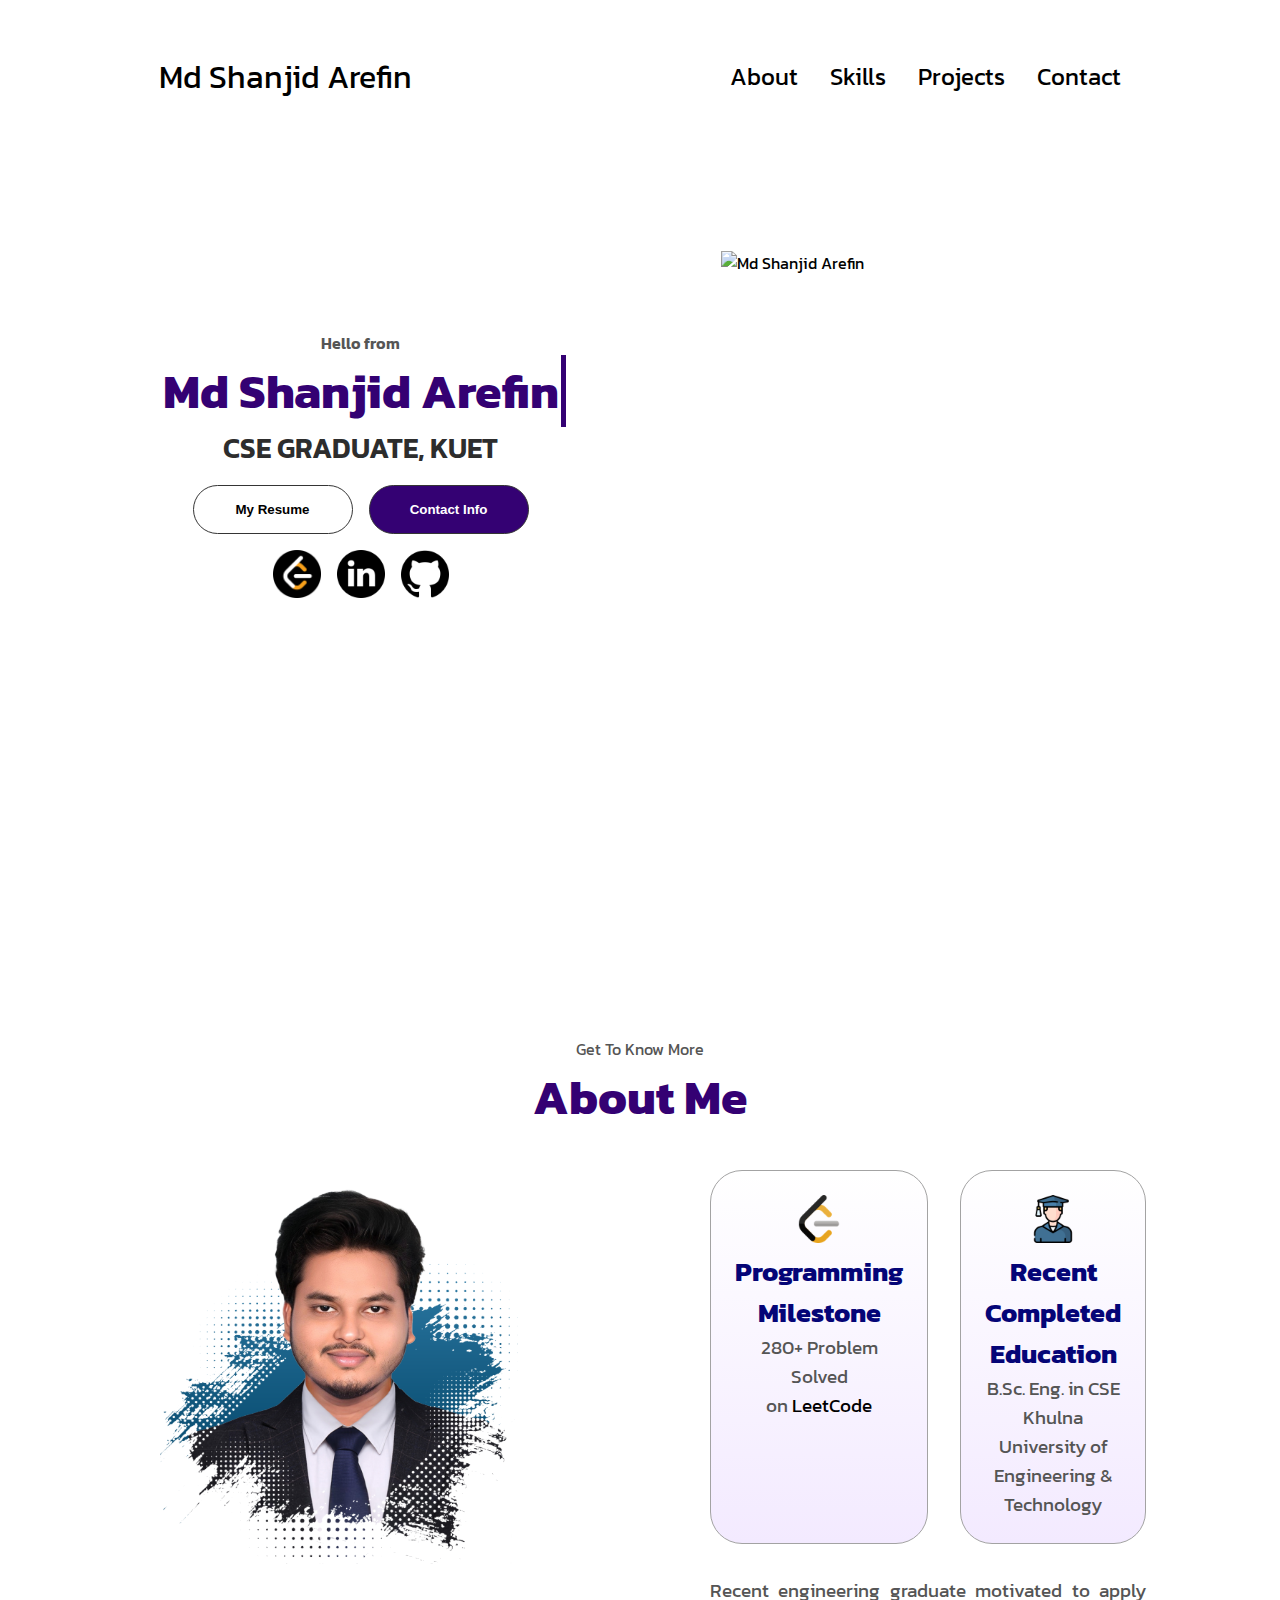
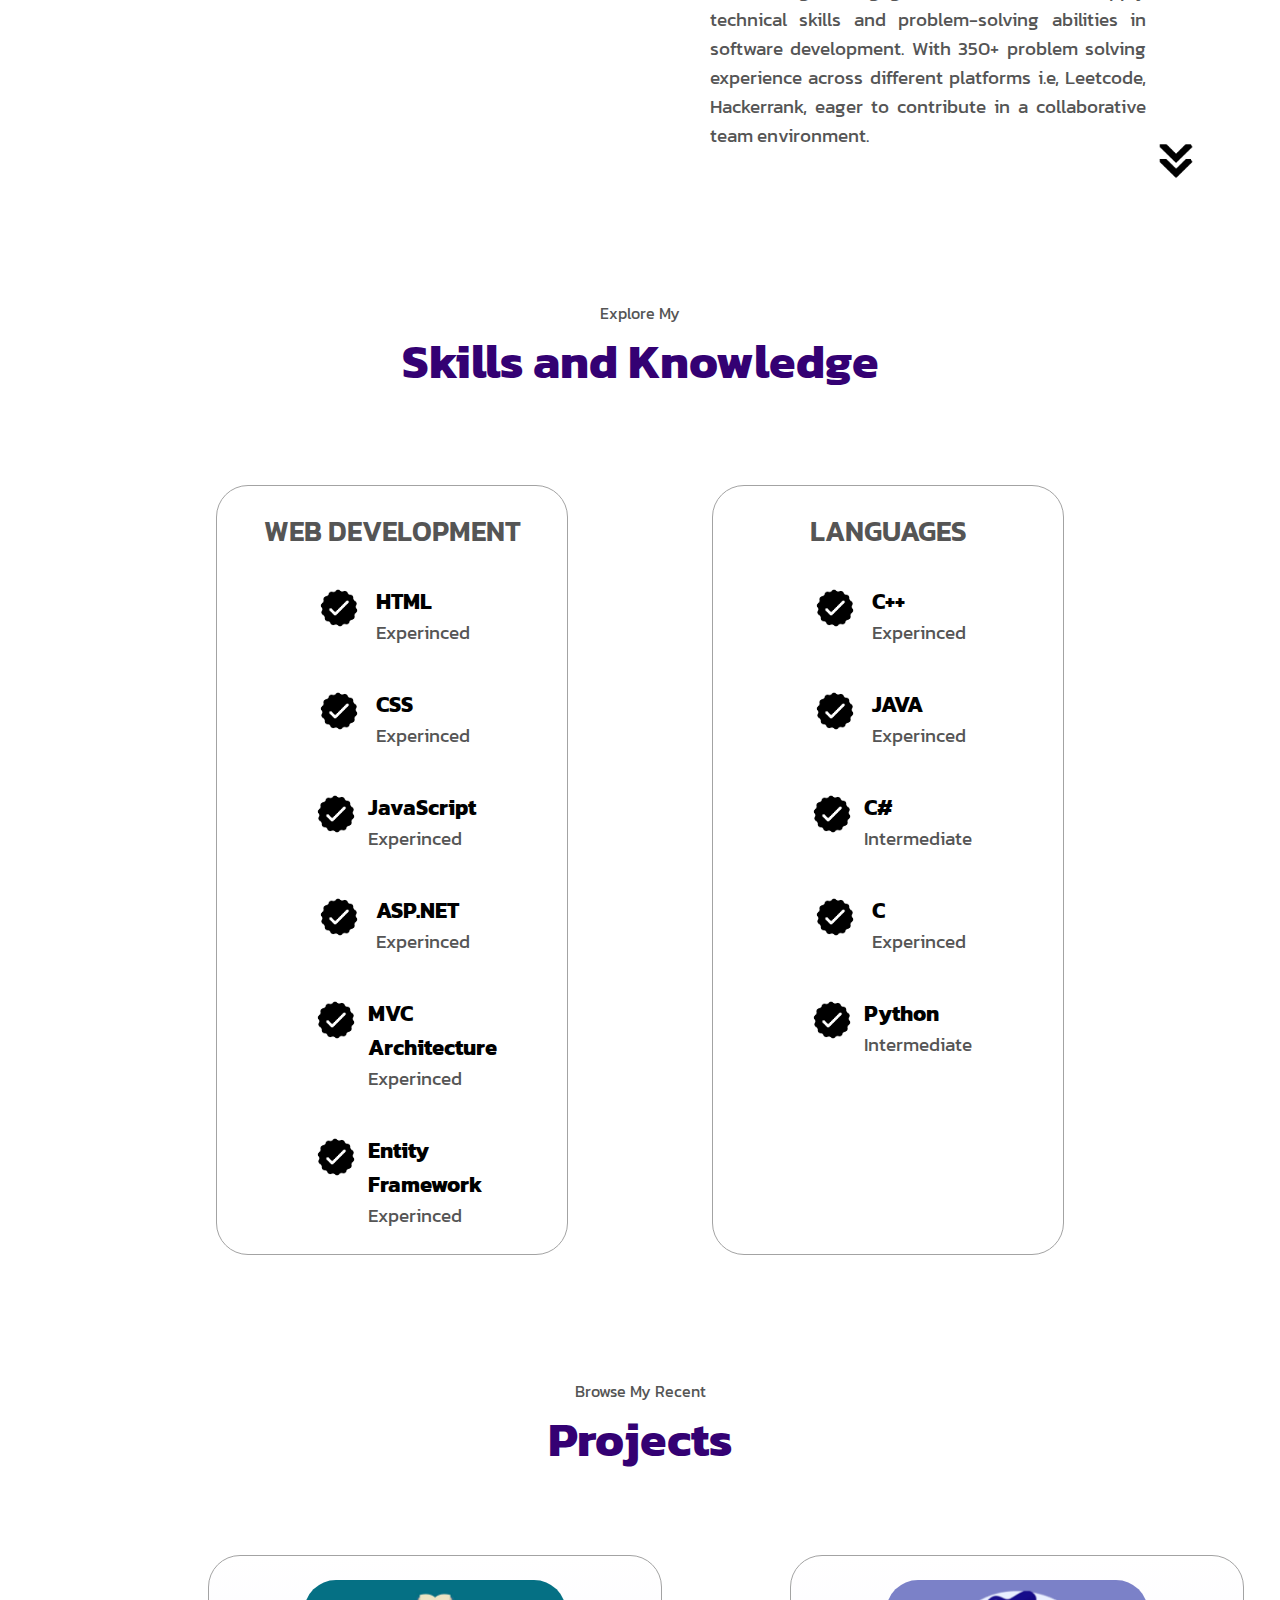
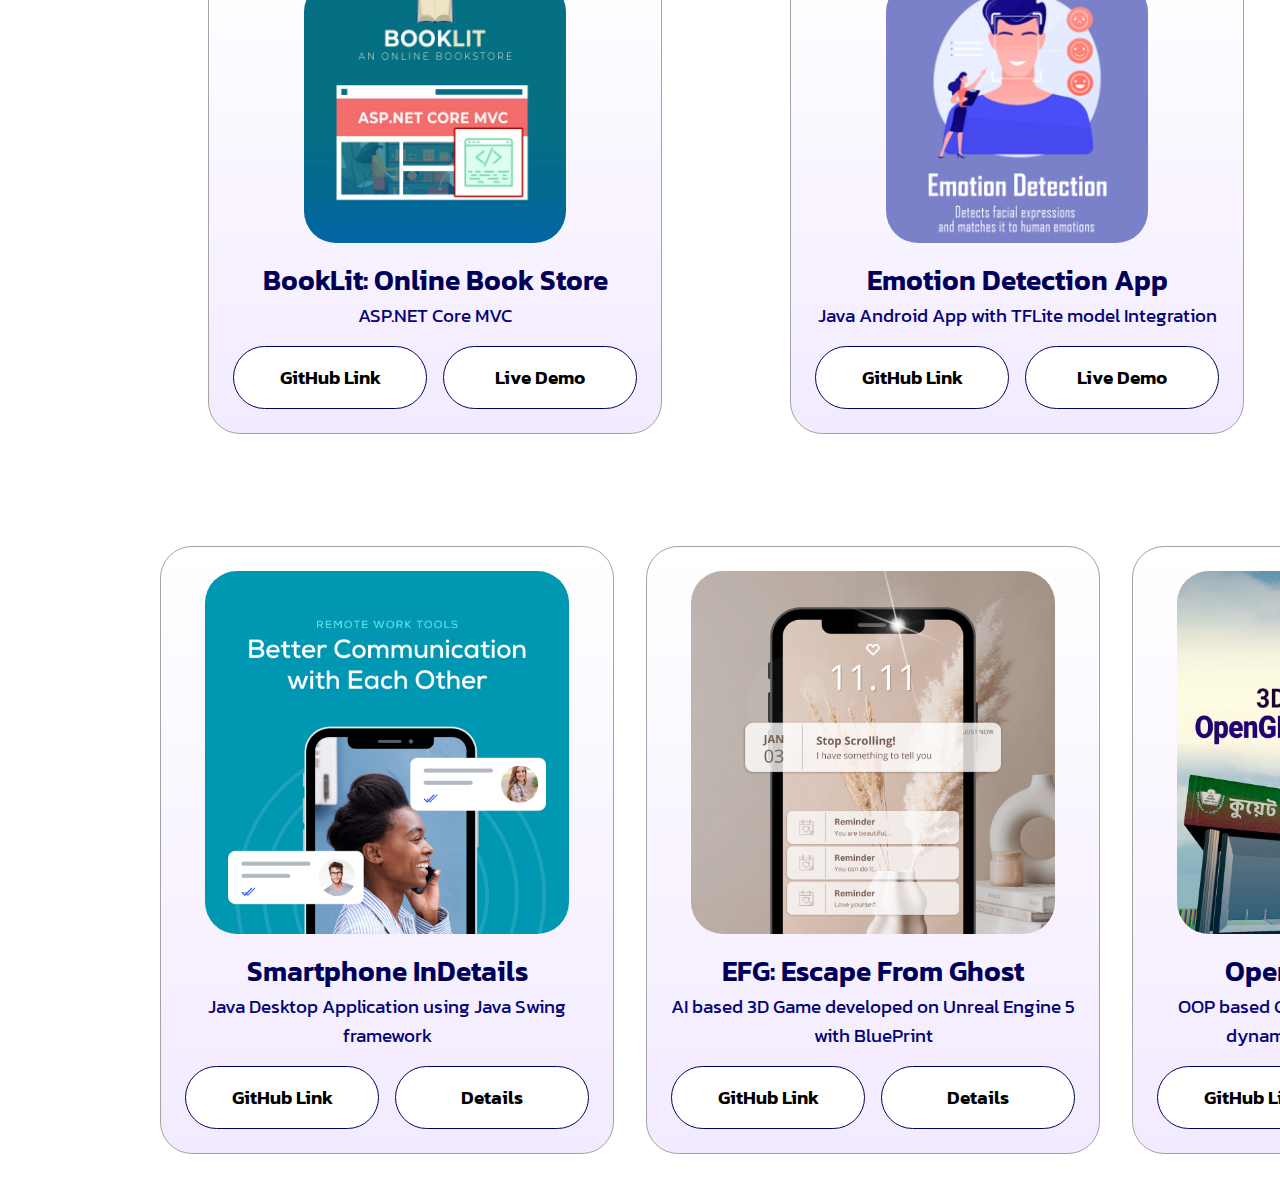
==== commit 40cfedc4: "images_updated" ====
--- a/index.html
+++ b/index.html
@@ -42,15 +42,15 @@
         <div class="section__text">
             <p class="section__text__p1"> Hello from</p>
             <h1 class="title">Md Shanjid Arefin</h1>
-            <p class="section__text__p2">KUET CSE Graduate</p>
+            <p class="section__text__p2">CSE GRADUATE, KUET</p>
             <div class="btn-container">
                 <button class="btn btn-color-2" onclick="window.open('./assets/resume.pdf')">My Resume</button>
                 <button class="btn btn-color-1" onclick="location.href='./#contact'">Contact Info</button>
             </div>
             <div id="social-container">
-                <a href="https://leetcode.com/shihabkuet" target="_blank"><img src="./assets/leetcode_circle.png" alt="Leetcode Profile" class="icon" /></a>
-                <a href="https://linkedin.com" target="_blank"><img src="./assets/linkedin.png" alt="My LinkedIn Profile" class="icon" /></a>
-                <a href="https://github.com/ShihabKUET" target="_blank"><img src="./assets/github.png" alt="My Github Profile" class="icon" /></a>
+                <a href="https://leetcode.com/shihabkuet" target="_blank"><img src="./assets/icons/leetcode_circle.png" alt="Leetcode Profile" class="icon" /></a>
+                <a href="https://linkedin.com" target="_blank"><img src="./assets/icons/linkedin.png" alt="My LinkedIn Profile" class="icon" /></a>
+                <a href="https://github.com/ShihabKUET" target="_blank"><img src="./assets/icons/github.png" alt="My Github Profile" class="icon" /></a>
                 
             </div>
         </div>
@@ -68,12 +68,12 @@
             <div class="about-details-container">
                 <div class="about-containers">
                     <div class="details-container">
-                        <img src="./assets/leetcode.png" alt="experience icon" class="icon" />
+                        <img src="./assets/icons/leetcode.png" alt="experience icon" class="icon" />
                         <h3> Programming Milestone </h3>
                         <p> 280+ Problem Solved <br/> on <a href="https://www.leetcode.com/shihabkuet" target="_blank">LeetCode</a> </p>
                     </div>
                     <div class="details-container">
-                        <img src="./assets/graduated.png" alt="education icon" class="icon" />
+                        <img src="./assets/icons/graduated.png" alt="education icon" class="icon" />
                         <h3> Recent Completed Education </h3>
                         <p> B.Sc. Eng. in CSE <br/> Khulna University of Engineering & Technology </p>
                     </div>
@@ -88,7 +88,7 @@
                 </div>
             </div>      
         </div>
-        <img src="./assets/arrow.png" alt="arrow icon" class="icon arrow" onclick="location.href='./#skills'"/>
+        <img src="./assets/icons/arrow.png" alt="arrow icon" class="icon arrow" onclick="location.href='./#skills'"/>
     </section>
 
     <section id="skills">
@@ -100,42 +100,42 @@
                     <h2 class="skills-sub-title">WEB DEVELOPMENT</h2>
                     <div class="article-container">
                         <article>
-                            <img src="./assets/checkmark.png" alt="check" class="icon"/>
+                            <img src="./assets/icons/checkmark.png" alt="check" class="icon"/>
                             <div>
                                 <h3>HTML</h3>
                                 <p>Experinced</p>
                             </div>
                         </article>
                         <article>
-                            <img src="./assets/checkmark.png" alt="check" class="icon"/>
+                            <img src="./assets/icons/checkmark.png" alt="check" class="icon"/>
                             <div>
                                 <h3>CSS</h3>
                                 <p>Experinced</p>
                             </div>
                         </article>
                         <article>
-                            <img src="./assets/checkmark.png" alt="check" class="icon"/>
+                            <img src="./assets/icons/checkmark.png" alt="check" class="icon"/>
                             <div>
                                 <h3>JavaScript</h3>
                                 <p>Experinced</p>
                             </div>
                         </article>
                         <article>
-                            <img src="./assets/checkmark.png" alt="check" class="icon"/>
+                            <img src="./assets/icons/checkmark.png" alt="check" class="icon"/>
                             <div>
                                 <h3>ASP.NET</h3>
                                 <p>Experinced</p>
                             </div>
                         </article>
                         <article>
-                            <img src="./assets/checkmark.png" alt="check" class="icon"/>
+                            <img src="./assets/icons/checkmark.png" alt="check" class="icon"/>
                             <div>
                                 <h3>MVC Architecture</h3>
                                 <p>Experinced</p>
                             </div>
                         </article>
                         <article>
-                            <img src="./assets/checkmark.png" alt="check" class="icon"/>
+                            <img src="./assets/icons/checkmark.png" alt="check" class="icon"/>
                             <div>
                                 <h3>Entity Framework</h3>
                                 <p>Experinced</p>
@@ -148,35 +148,35 @@
                     <h2 class="skills-sub-title">LANGUAGES</h2>
                     <div class="article-container">
                         <article>
-                            <img src="./assets/checkmark.png" alt="check" class="icon"/>
+                            <img src="./assets/icons/checkmark.png" alt="check" class="icon"/>
                             <div>
                                 <h3>C++</h3>
                                 <p>Experinced</p>
                             </div>
                         </article>
                         <article>
-                            <img src="./assets/checkmark.png" alt="check" class="icon"/>
+                            <img src="./assets/icons/checkmark.png" alt="check" class="icon"/>
                             <div>
                                 <h3>JAVA</h3>
                                 <p>Experinced</p>
                             </div>
                         </article>
                         <article>
-                            <img src="./assets/checkmark.png" alt="check" class="icon"/>
+                            <img src="./assets/icons/checkmark.png" alt="check" class="icon"/>
                             <div>
                                 <h3>C#</h3>
                                 <p>Intermediate</p>
                             </div>
                         </article>
                         <article>
-                            <img src="./assets/checkmark.png" alt="check" class="icon"/>
+                            <img src="./assets/icons/checkmark.png" alt="check" class="icon"/>
                             <div>
                                 <h3>C</h3>
                                 <p>Experinced</p>
                             </div>
                         </article>
                         <article>
-                            <img src="./assets/checkmark.png" alt="check" class="icon"/>
+                            <img src="./assets/icons/checkmark.png" alt="check" class="icon"/>
                             <div>
                                 <h3>Python</h3>
                                 <p>Intermediate</p>
@@ -196,54 +196,60 @@
             <div class="about-containers">
                 <div class="project-details-container color-container">
                     <div class="article-container">
-                        <img src="./assets/project-1.png" alt="Project" class="upper-project-img" />
-                    </div>
-                    <h2 class="skills-sub-title project-title">Project One</h2>
-                    <div class="btn-container">
-                        <button class="btn btn-color-2 project-btn" onclick="location.href='https//github.com'"> GitHub Link </button>
-                        <button class="btn btn-color-2 project-btn" onclick="location.href='https//github.com'"> Live Demo </button>
+                        <img src="./assets/project_showcase_img/booklit.jpg" alt="Project" class="upper-project-img" />
+                    </div>
+                    <h2 class="projects-sub-title project-title">BookLit: Online Book Store</h2>
+                    <span class="pro-sub-title">ASP.NET Core MVC</span>
+                    <div class="btn-container">
+                        <a type="button" class="btn btn-color-2 project-btn" href="https://github.com/ShihabKuet/3D_Airport_OpenGL_GLAD" target="_blank">GitHub Link</a>
+                        <a type="button" class="btn btn-color-2 project-btn" href="https://github.com/ShihabKuet/3D_Airport_OpenGL_GLAD" target="_blank">Live Demo</a>
                     </div>
                 </div>
                 <div class="project-details-container color-container">
                     <div class="article-container">
-                        <img src="./assets/project-2.png" alt="Project" class="upper-project-img" />
-                    </div>
-                    <h2 class="skills-sub-title project-title">Project Two</h2>
-                    <div class="btn-container">
-                        <button class="btn btn-color-2 project-btn" onclick="location.href='https//github.com'"> GitHub Link </button>
-                        <button class="btn btn-color-2 project-btn" onclick="location.href='https//github.com'"> Live Demo </button>
-                    </div>
-                </div>             
+                        <img src="./assets/project_showcase_img/Emotion_GIF.gif" alt="Project" class="upper-project-img" />
+                    </div>
+                    <h2 class="projects-sub-title project-title">Emotion Detection App</h2>
+                    <span class="pro-sub-title">Java Android App with TFLite model Integration</span>
+                    <div class="btn-container">
+                        <a type="button" class="btn btn-color-2 project-btn" href="https://github.com/ShihabKuet/emotionDetection/tree/master/Facial_Expression_App-master" target="_blank">GitHub Link</a>
+                        <a type="button" class="btn btn-color-2 project-btn" href="https://github.com/ShihabKuet/emotionDetection/tree/master/Facial_Expression_App-master" target="_blank">Live Demo</a>
+                    </div>
+                </div>            
             </div>
             <div class="about-containers">
                 <div class="details-container color-container">
                     <div class="article-container">
                         <img src="./assets/project-1.png" alt="Project" class="project-img" />
                     </div>
-                    <h2 class="skills-sub-title project-title">Project One</h2>
-                    <div class="btn-container">
-                        <button class="btn btn-color-2 project-btn" onclick="location.href='https//github.com'"> GitHub Link </button>
-                        <button class="btn btn-color-2 project-btn" onclick="location.href='https//github.com'"> Live Demo </button>
+                    <h2 class="projects-sub-title project-title">Smartphone InDetails</h2>
+                    <span class="pro-sub-title">Java Desktop Application using Java Swing framework</span>
+                    <div class="btn-container">
+                        <a type="button" class="btn btn-color-2 project-btn" href="https://github.com/ShihabKuet/SmartphoneIndetails" target="_blank">GitHub Link</a>
+                        <a type="button" class="btn btn-color-2 project-btn" href="https://github.com/ShihabKuet/SmartphoneIndetails" target="_blank">Details</a>
                     </div>
                 </div>
                 <div class="details-container color-container">
                     <div class="article-container">
                         <img src="./assets/project-2.png" alt="Project" class="project-img" />
                     </div>
-                    <h2 class="skills-sub-title project-title">Project Two</h2>
-                    <div class="btn-container">
-                        <button class="btn btn-color-2 project-btn" onclick="location.href='https//github.com'"> GitHub Link </button>
-                        <button class="btn btn-color-2 project-btn" onclick="location.href='https//github.com'"> Live Demo </button>
+                    <h2 class="projects-sub-title project-title">EFG: Escape From Ghost</h2>
+                    <span class="pro-sub-title">AI based 3D Game developed on Unreal Engine 5 with BluePrint</span>
+                    <div class="btn-container">
+                        <a type="button" class="btn btn-color-2 project-btn" href="https://github.com/ShihabKuet/3D_Airport_OpenGL_GLAD" target="_blank">GitHub Link</a>
+                        <a type="button" class="btn btn-color-2 project-btn" href="https://github.com/ShihabKuet/3D_Airport_OpenGL_GLAD" target="_blank">Details</a>
                     </div>
                 </div>
                 <div class="details-container color-container">
                     <div class="article-container">
-                        <img src="./assets/project-3.png" alt="Project" class="project-img" />
-                    </div>
-                    <h2 class="skills-sub-title project-title">Project Three</h2>
-                    <div class="btn-container">
-                        <button class="btn btn-color-2 project-btn" onclick="location.href='https//github.com'"> GitHub Link </button>
-                        <button class="btn btn-color-2 project-btn" onclick="location.href='https//github.com'"> Live Demo </button>
+                        <img src="./assets/project_showcase_img/opengl.jpg" alt="Project" class="project-img" />
+                    </div>
+                    <h2 class="projects-sub-title project-title">OpenGL: 3D AIRPORT</h2>
+                    <span class="pro-sub-title">OOP based Computer Graphics project with dynamic components using C++</span>
+                    <div class="btn-container">
+                        <a type="button" class="btn btn-color-2 project-btn" href="https://github.com/ShihabKuet/3D_Airport_OpenGL_GLAD" target="_blank">GitHub Link</a>
+                        <a type="button" class="btn btn-color-2 project-btn" href="https://github.com/ShihabKuet/3D_Airport_OpenGL_GLAD" target="_blank">Details</a>
+                        
                     </div>
                 </div>
             </div>
--- a/style.css
+++ b/style.css
@@ -432,12 +432,26 @@
     height: 90%;
 }
 
+.projects-sub-title {
+    color: rgb(85, 85, 85);
+    font-weight: 600;
+    font-size:  1.75rem;
+    
+}
+
 .project-title {
-    margin: 1rem;
-    color: blue;
-}
+    margin-top: 1rem;
+    color: rgb(0, 0, 89);
+}
+
+.pro-sub-title {
+    padding-bottom: 2rem;
+}
+
+
 
 .project-btn {
+    margin-top: 1rem;
     color: black;
     background-color: white;
     border-color: rgb(2, 2, 97);
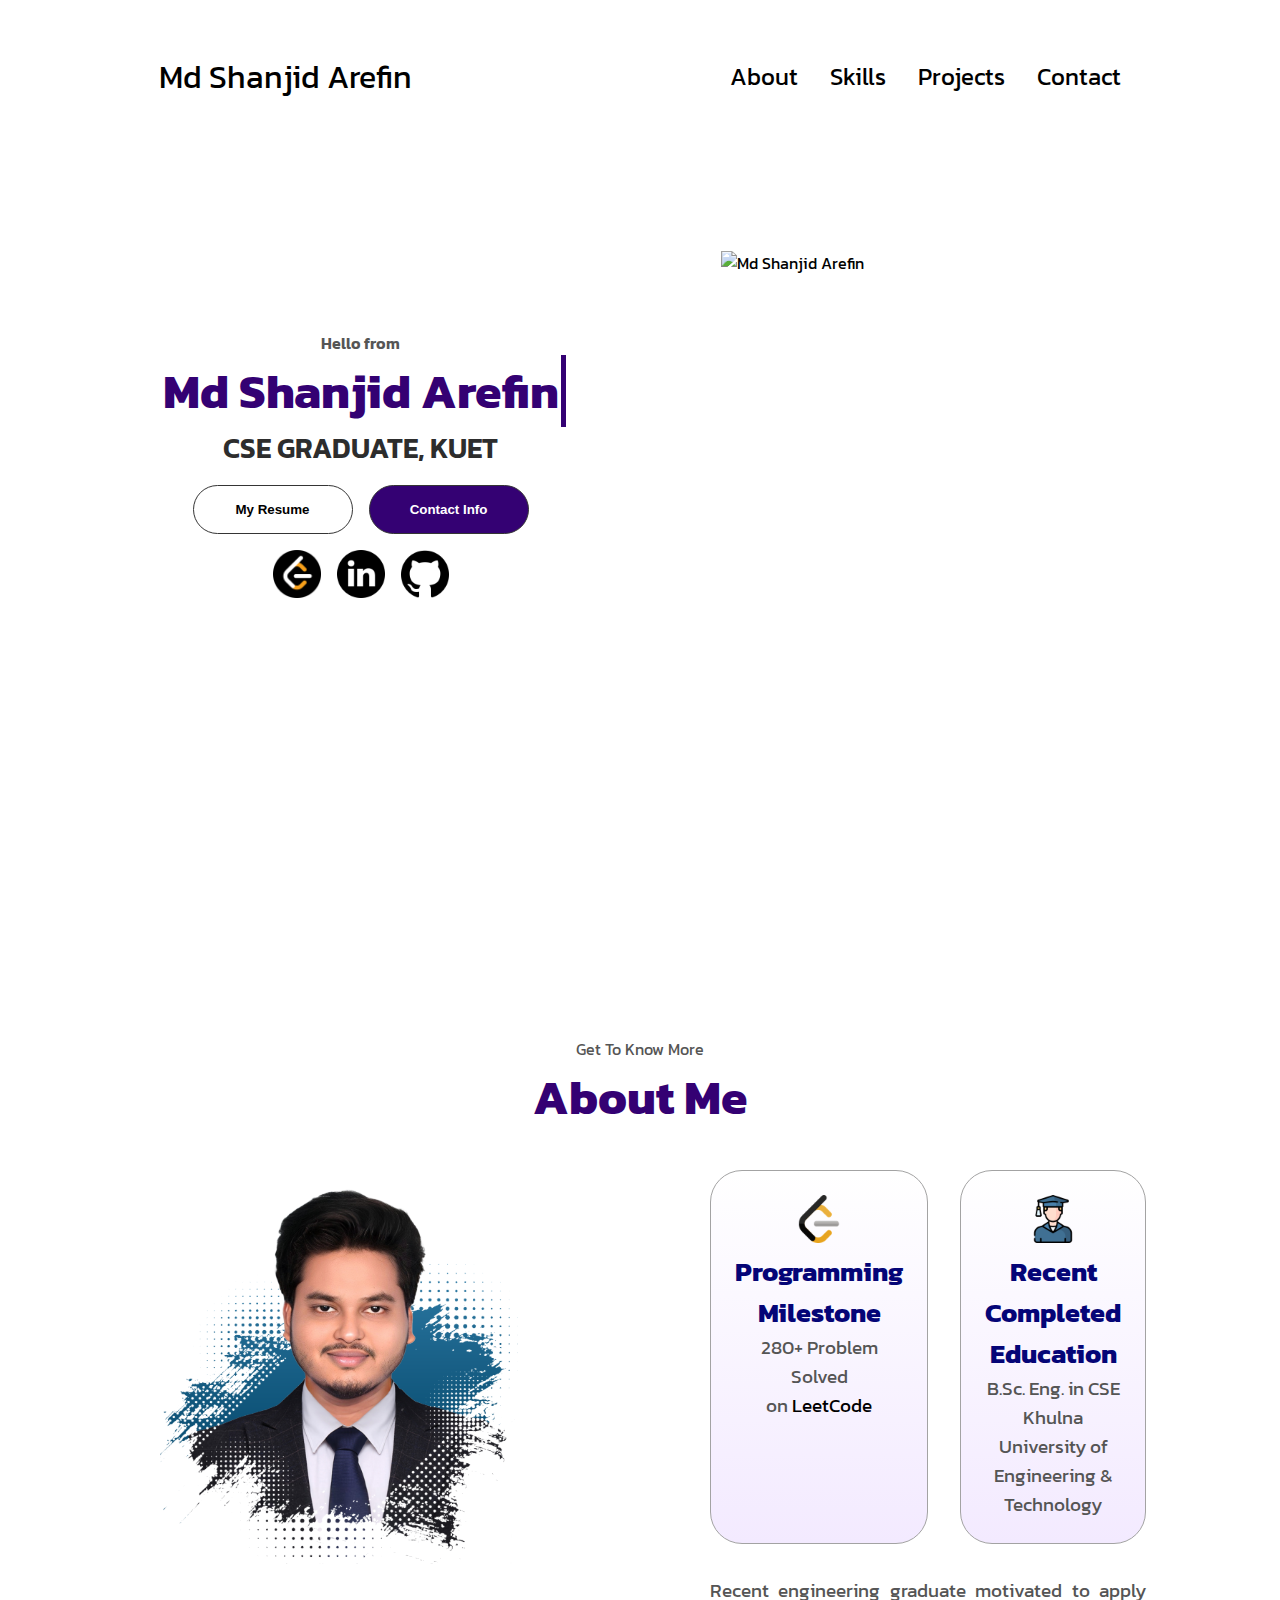
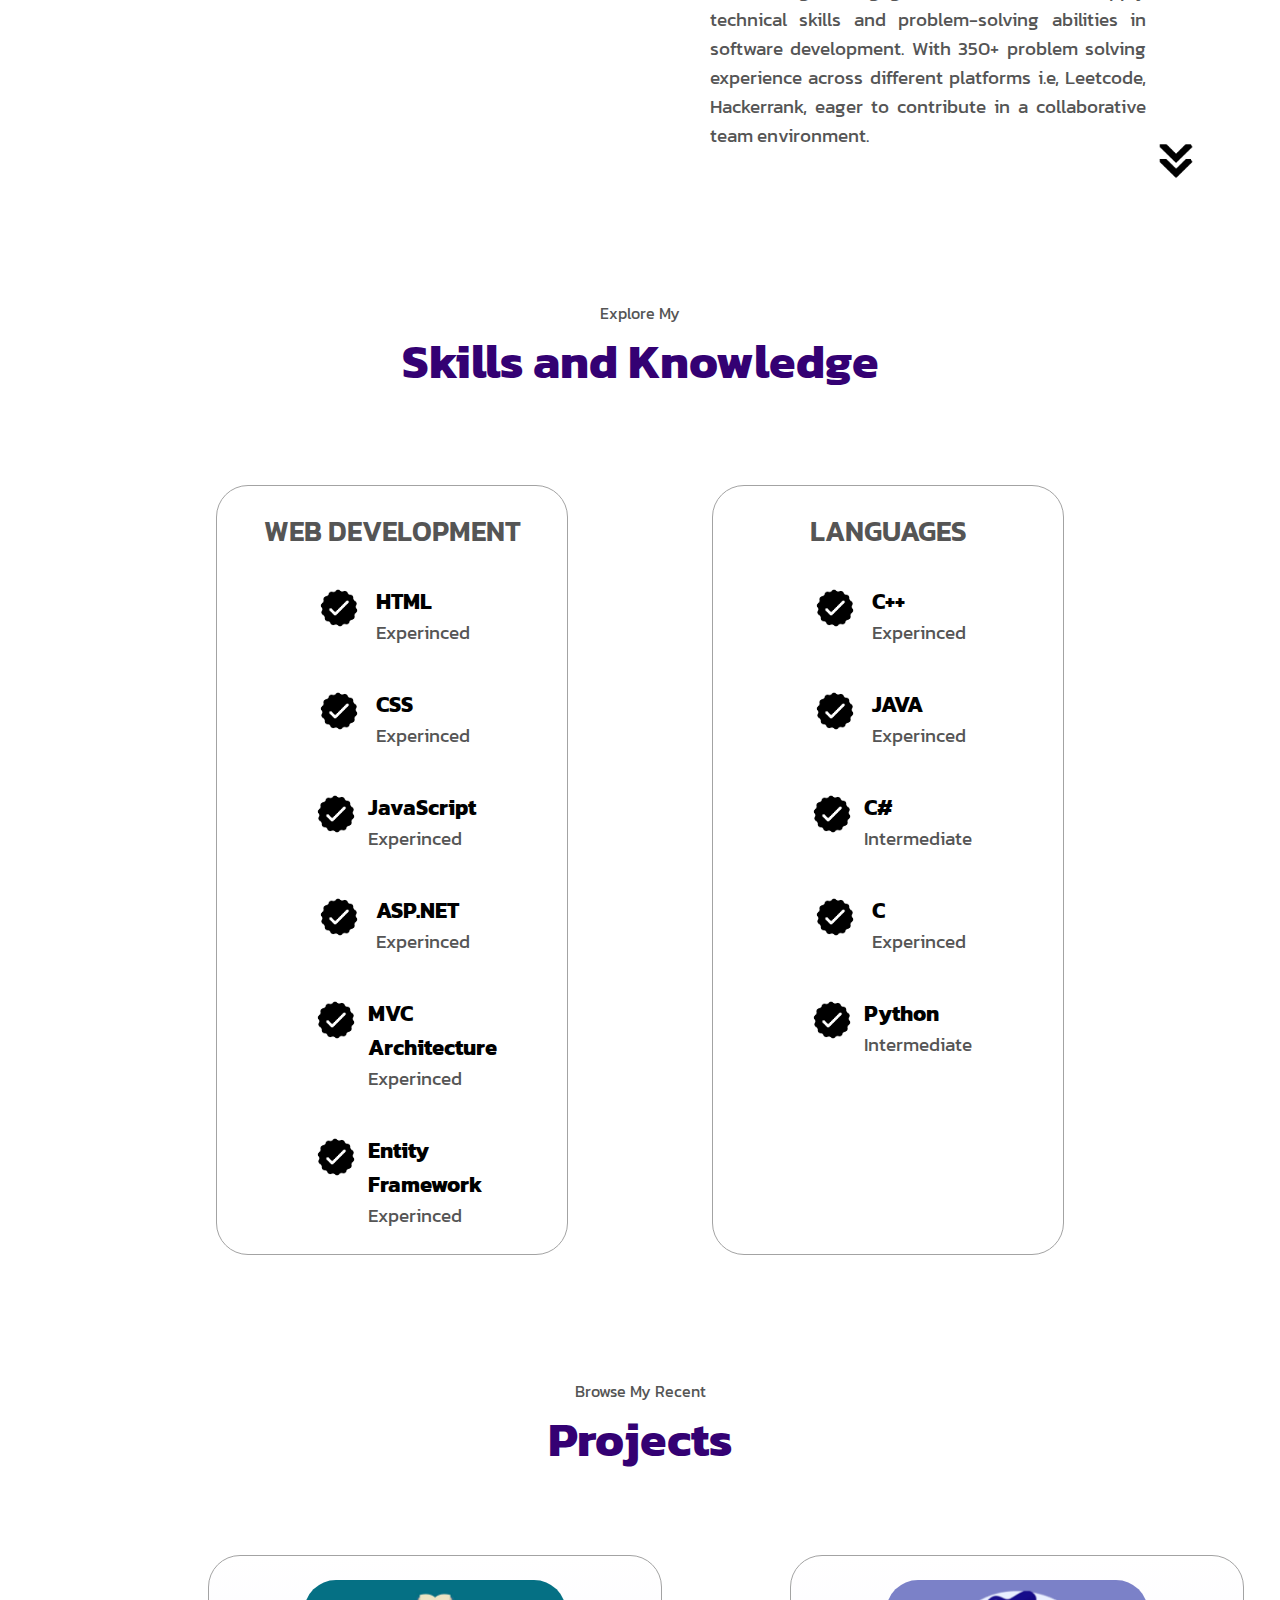
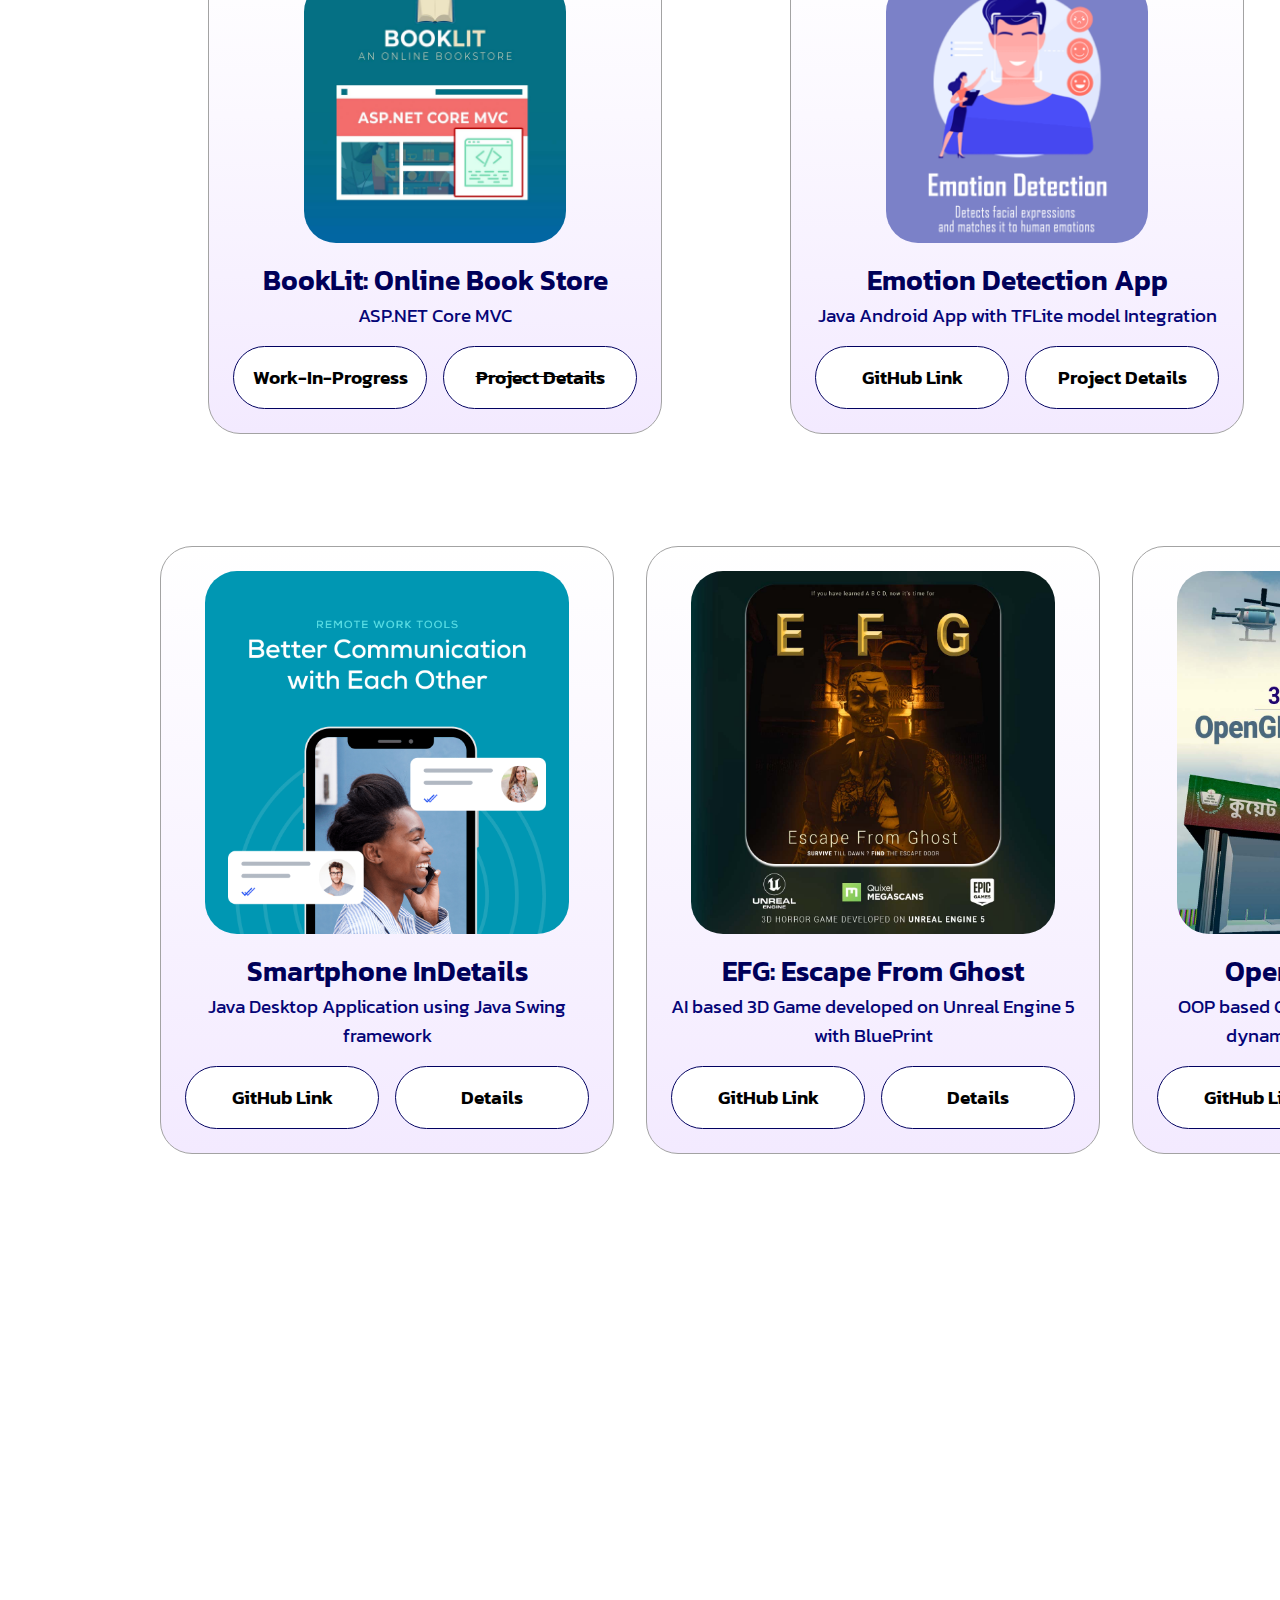
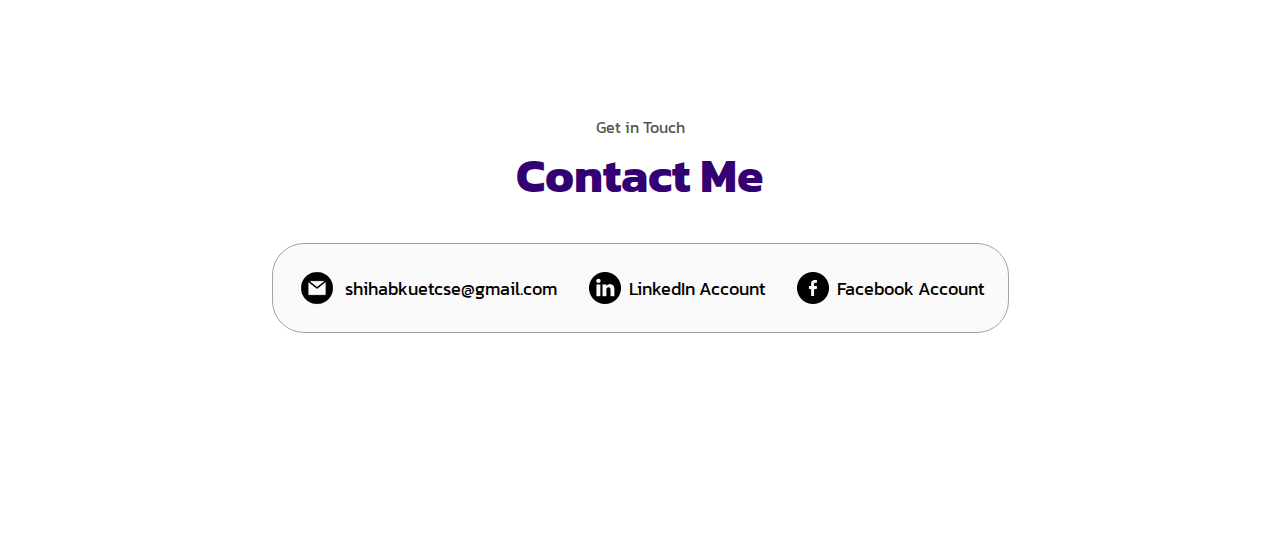
==== commit 6b22481b: "Contact_Added_And_Other_Modified" ====
--- a/index.html
+++ b/index.html
@@ -55,7 +55,7 @@
             </div>
         </div>
         <div class="section__pic-container">
-            <img src="./assets/bg-profile-syle.png" height="140%" width="140%" alt="Md Shanjid Arefin" />
+            <img src="./assets/bg-profile-style.png" height="140%" width="140%" alt="Md Shanjid Arefin" />
         </div>
     </section>
     <section id="about">
@@ -201,8 +201,8 @@
                     <h2 class="projects-sub-title project-title">BookLit: Online Book Store</h2>
                     <span class="pro-sub-title">ASP.NET Core MVC</span>
                     <div class="btn-container">
-                        <a type="button" class="btn btn-color-2 project-btn" href="https://github.com/ShihabKuet/3D_Airport_OpenGL_GLAD" target="_blank">GitHub Link</a>
-                        <a type="button" class="btn btn-color-2 project-btn" href="https://github.com/ShihabKuet/3D_Airport_OpenGL_GLAD" target="_blank">Live Demo</a>
+                        <a type="button" class="btn btn-color-2 project-btn" href="#projects">Work-In-Progress</a>
+                        <a type="button" class="btn btn-color-2 project-btn" href="#projects"><strike>Project Details</strike></a>
                     </div>
                 </div>
                 <div class="project-details-container color-container">
@@ -213,7 +213,7 @@
                     <span class="pro-sub-title">Java Android App with TFLite model Integration</span>
                     <div class="btn-container">
                         <a type="button" class="btn btn-color-2 project-btn" href="https://github.com/ShihabKuet/emotionDetection/tree/master/Facial_Expression_App-master" target="_blank">GitHub Link</a>
-                        <a type="button" class="btn btn-color-2 project-btn" href="https://github.com/ShihabKuet/emotionDetection/tree/master/Facial_Expression_App-master" target="_blank">Live Demo</a>
+                        <a type="button" class="btn btn-color-2 project-btn" href="https://github.com/ShihabKuet/emotionDetection/tree/master/Facial_Expression_App-master" target="_blank">Project Details</a>
                     </div>
                 </div>            
             </div>
@@ -231,7 +231,7 @@
                 </div>
                 <div class="details-container color-container">
                     <div class="article-container">
-                        <img src="./assets/project-2.png" alt="Project" class="project-img" />
+                        <img src="./assets/project_showcase_img/efg.jpg" alt="Project" class="project-img" />
                     </div>
                     <h2 class="projects-sub-title project-title">EFG: Escape From Ghost</h2>
                     <span class="pro-sub-title">AI based 3D Game developed on Unreal Engine 5 with BluePrint</span>
@@ -256,6 +256,25 @@
         </div>
     </section>
 
+    <section id="contact">
+        <p class="section__text__p1">Get in Touch</p>
+        <h1 class="about-me-title">Contact Me</h1>
+        <div class="contact-info-upper-container">
+            <div class="contact-info-container">
+                <img src="./assets/icons/email.png" alt="Email" class="icon email-icon" />
+                <p> <a href="mailto:shihabkuetcse@gmail.com">shihabkuetcse@gmail.com</a></p>
+            </div>
+            <div class="contact-info-container">
+                <img src="./assets/icons/linkedin.png" alt="LinkedIn" class="icon contact-icon" />
+                <p> <a href="https://www.linkedin.com/in/shihabkuet/" target="_blank">LinkedIn Account</a></p>
+            </div>
+            <div class="contact-info-container">
+                <img src="./assets/icons/facebook.png" alt="Facebook" class="icon contact-icon" />
+                <p> <a href="https://www.facebook.com/shihabiam/" target="_blank">Facebook Account</a></p>
+            </div>
+        </div>
+    </section>
+
     <script src="script.js"></script>
 </body>
 </html>--- a/style.css
+++ b/style.css
@@ -226,6 +226,11 @@
     height: 3rem;
 }
 
+.small-icon {
+    cursor: pointer;
+    height: 1.5rem;
+}
+
 /* button */
 
 .btn-container {
@@ -400,6 +405,7 @@
 
 #projects {
     position: relative;
+    height: 196vh;
 }
 
 .color-container {
@@ -455,4 +461,51 @@
     color: black;
     background-color: white;
     border-color: rgb(2, 2, 97);
+}
+
+
+/* CONTACT */
+
+#contact {
+    display: flex;
+    height: 70vh;
+    justify-content: center;
+    flex-direction: column;
+}
+
+.contact-info-upper-container {
+    display: flex;
+    justify-content: center;
+    border-radius: 2rem;
+    border: rgb(53,53,53) 0.1rem solid;
+    border-color: rgb(163,163,163);
+    background: rgb(250, 250, 250);
+    margin: 2rem auto;
+    padding: 0.5rem;
+}
+
+.contact-info-container {
+    display: flex;
+    align-items: center;
+    justify-content: center;
+    gap: 0.5rem;
+    margin: 1rem;
+}
+
+.contact-info-container p {
+    font-size: large;
+}
+
+.contact-info-container a {
+    text-decoration: none;
+}
+
+.contact-icon {
+    cursor: default;
+    height: 2rem;
+}
+
+.email-icon {
+    cursor: default;
+    height: 2.5rem;
 }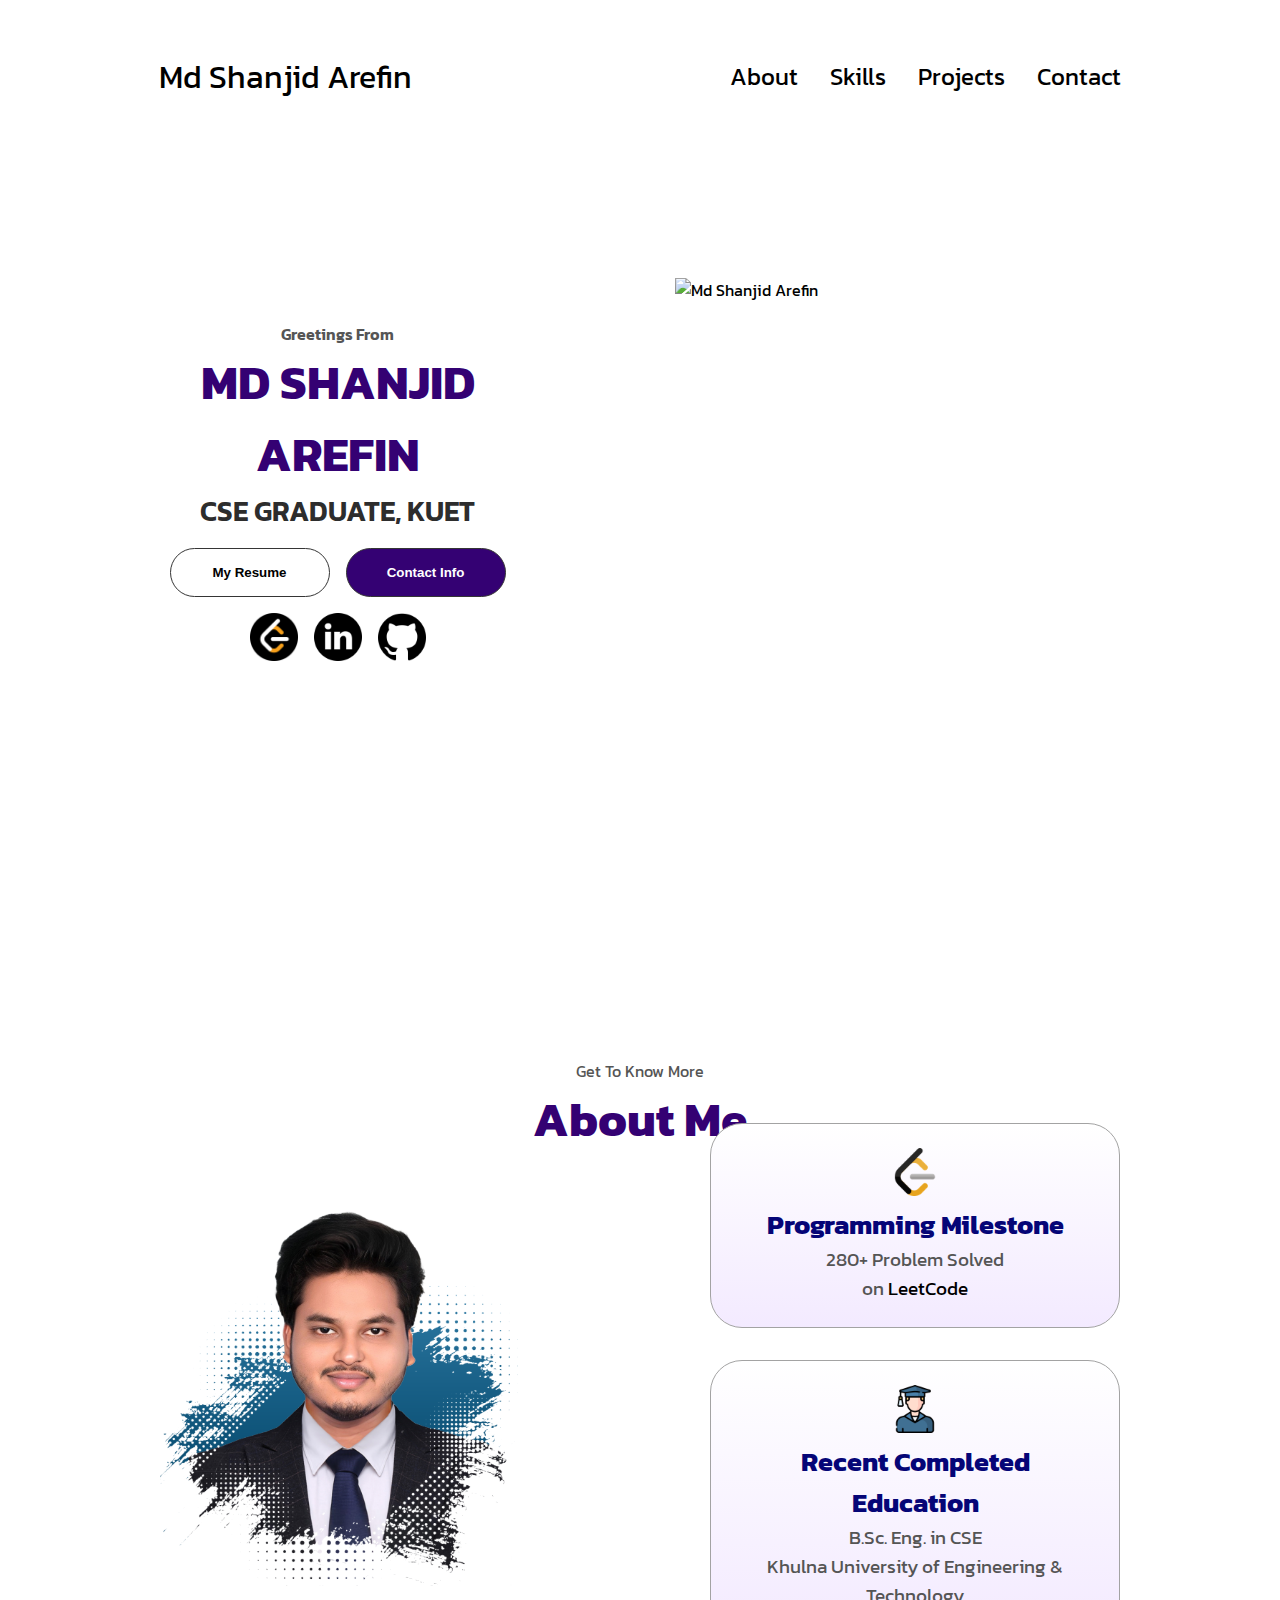
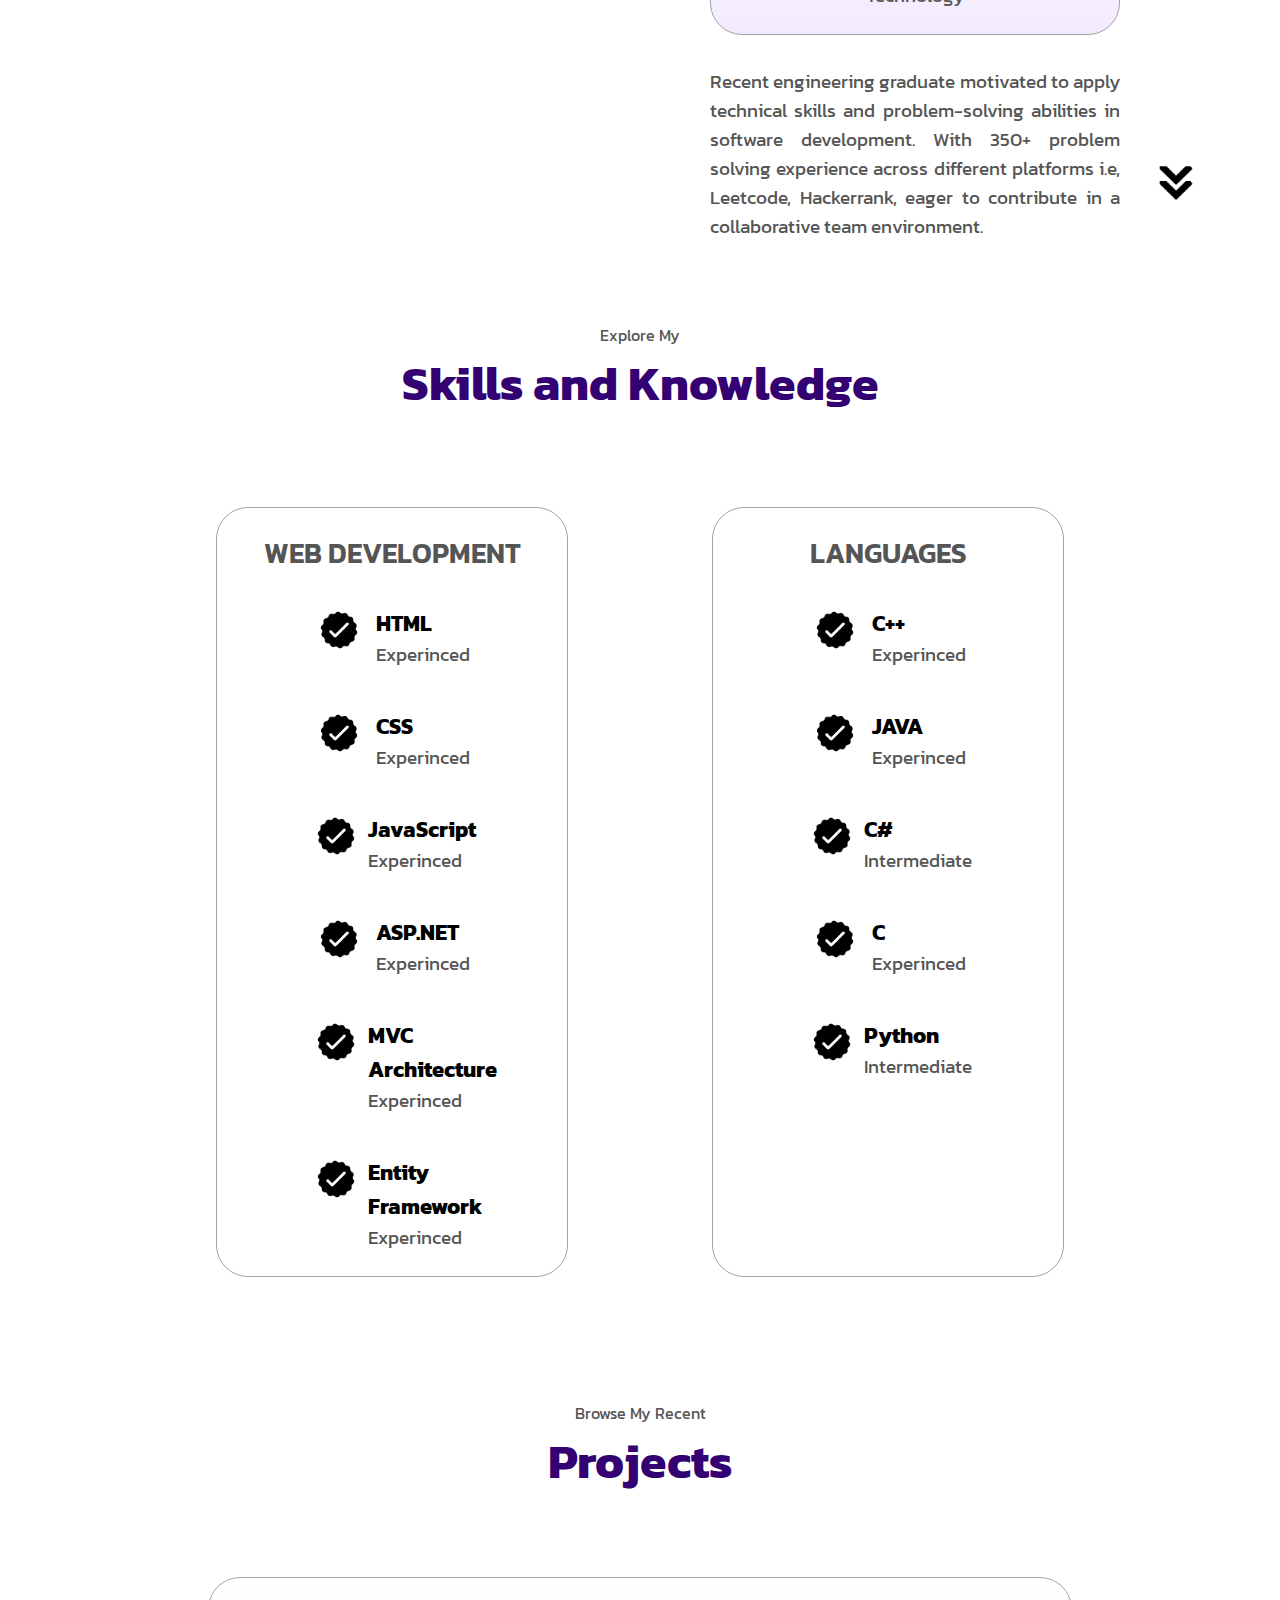
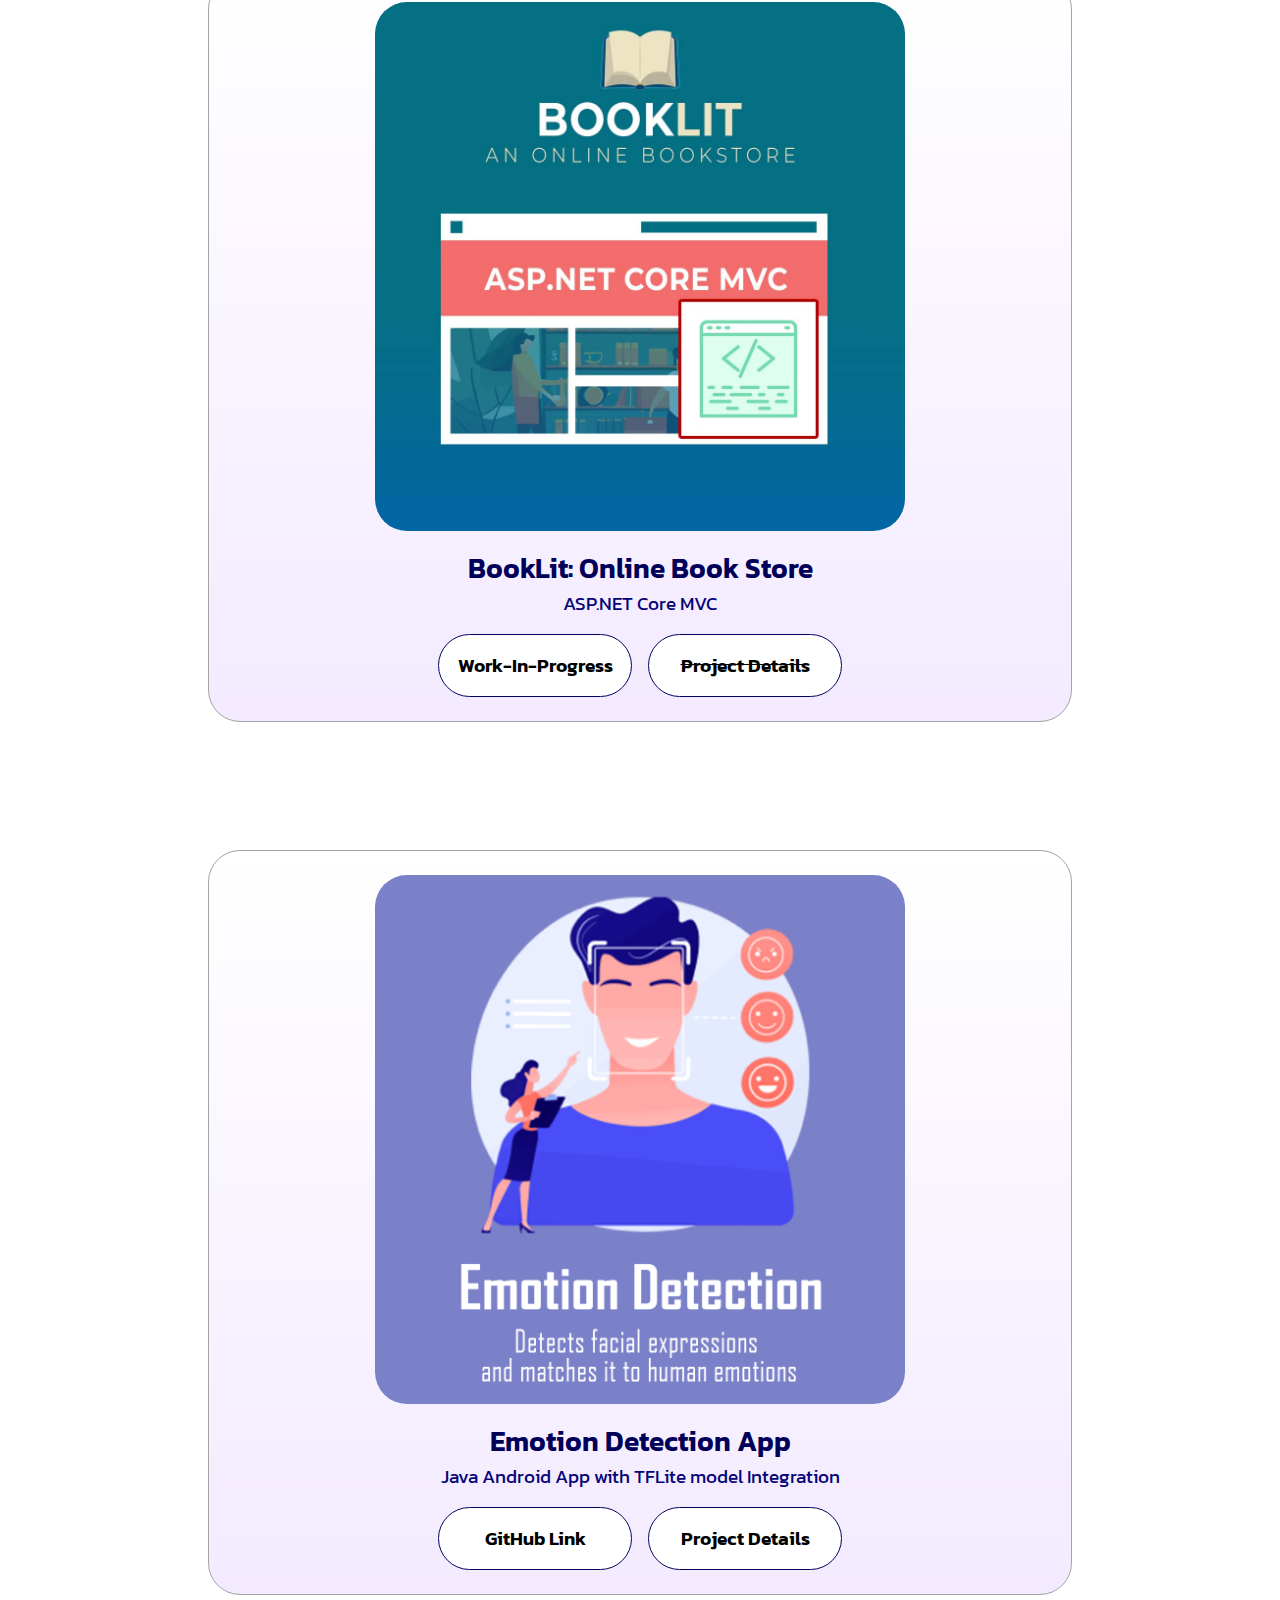
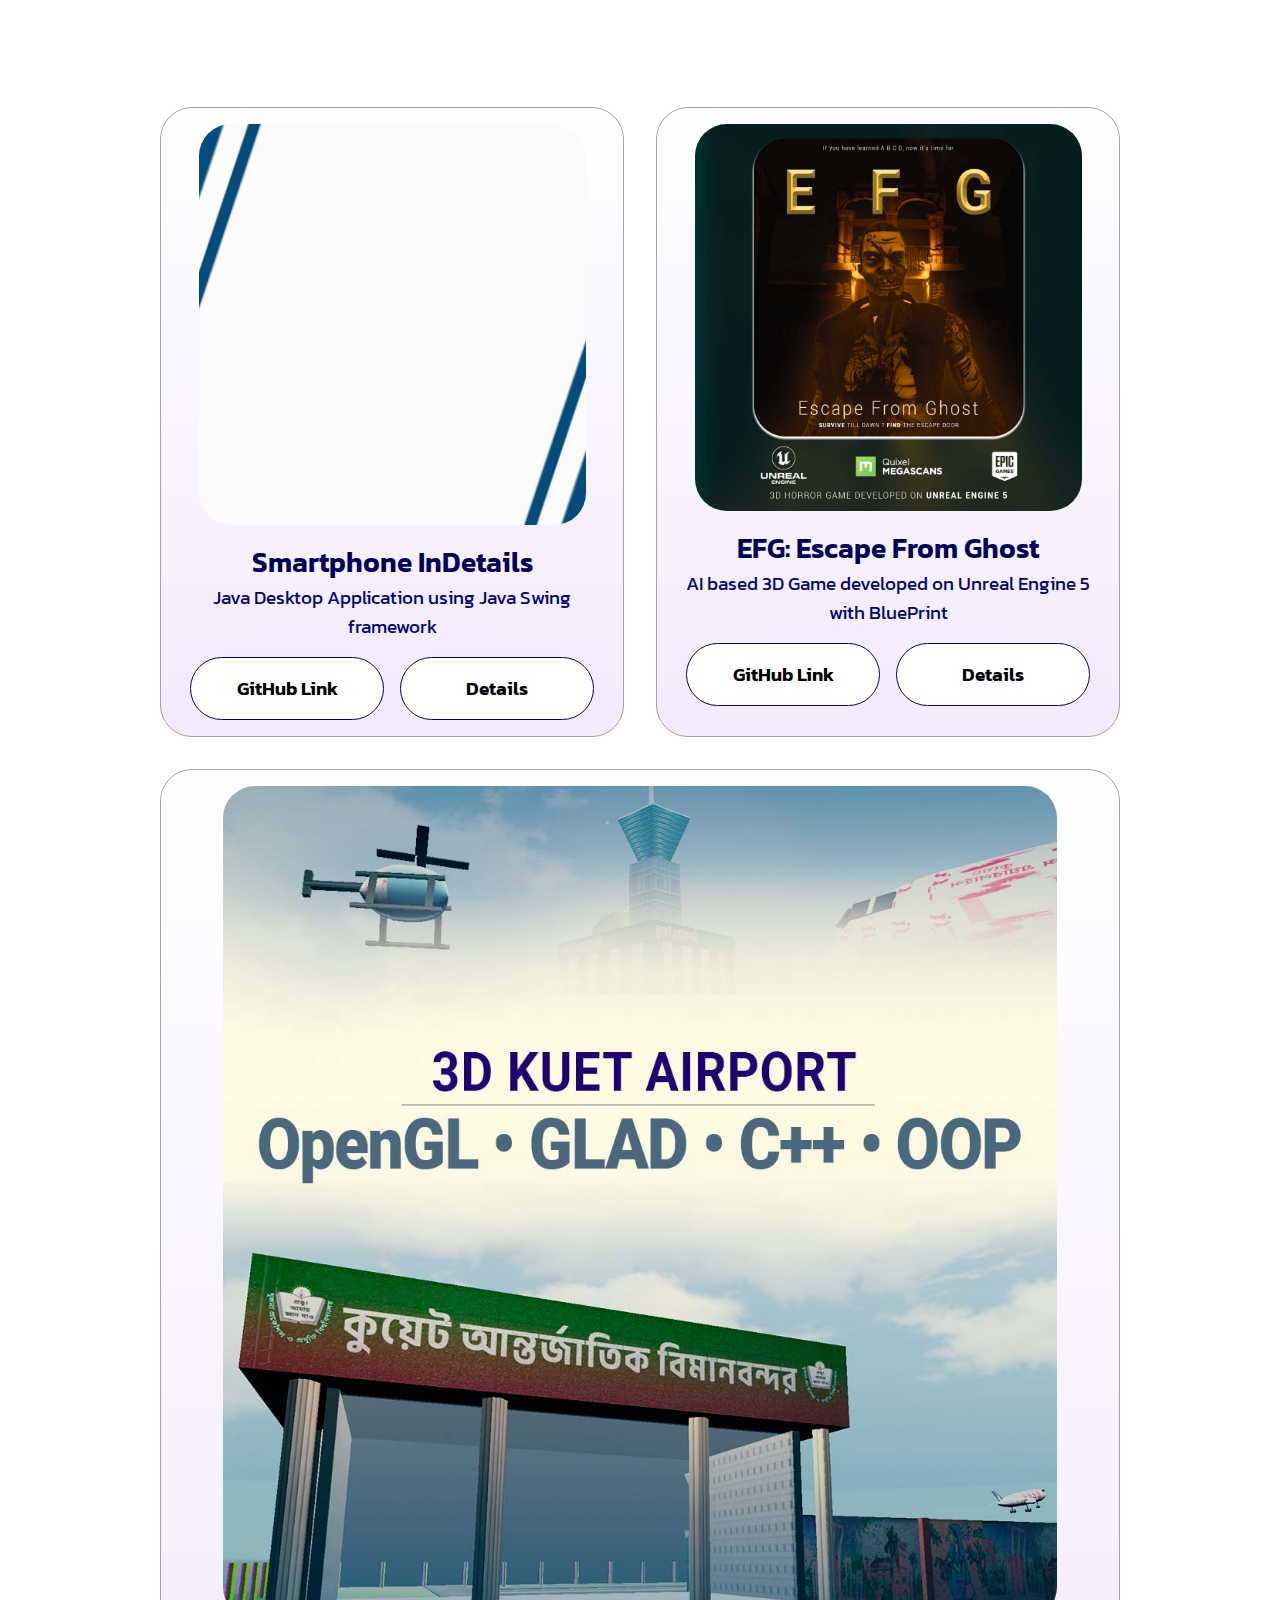
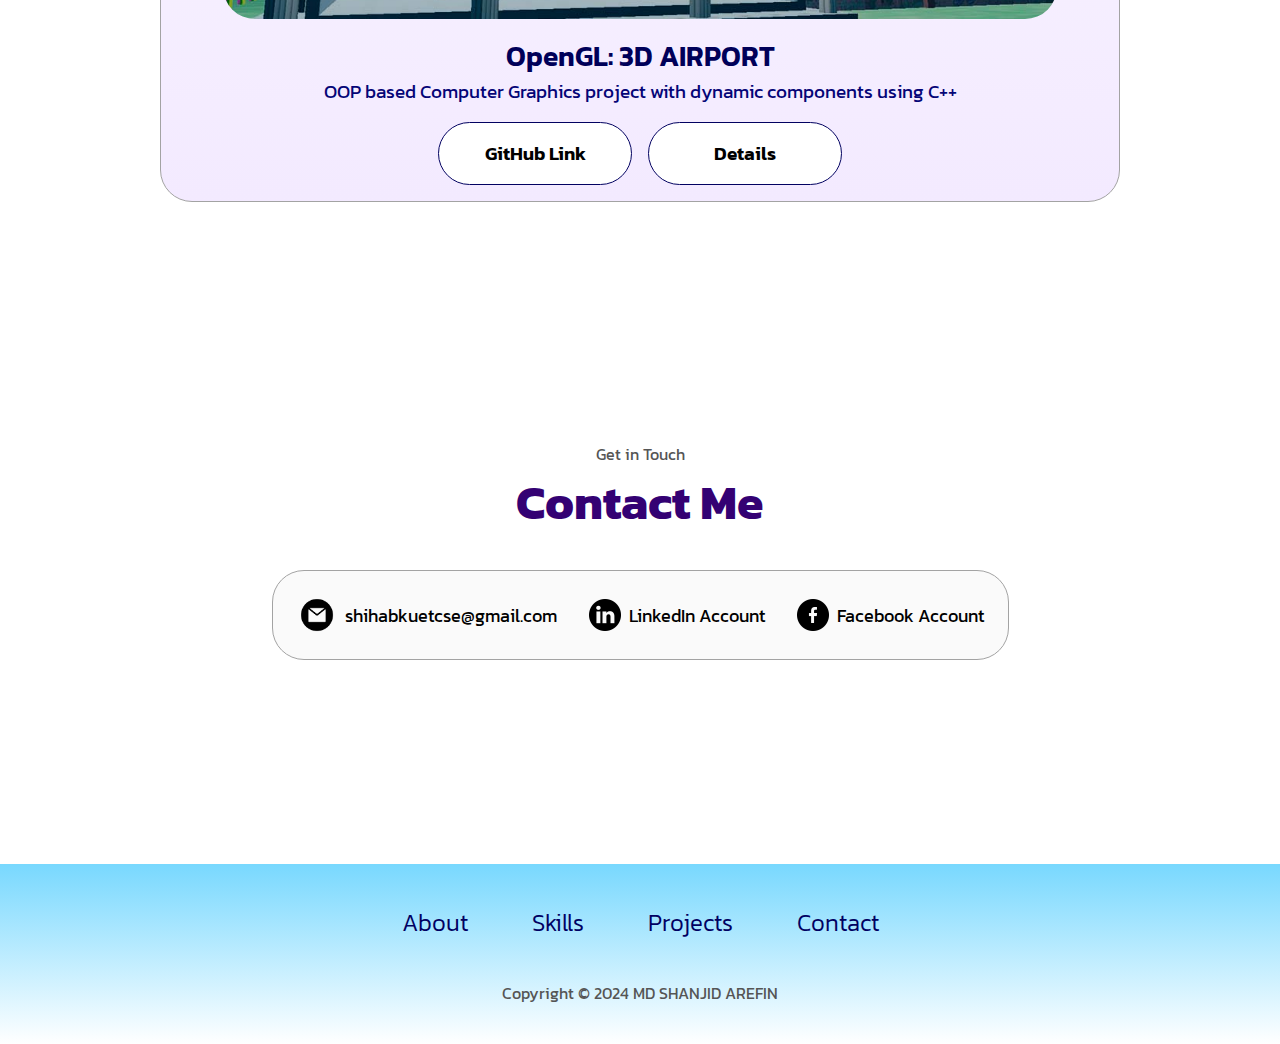
==== commit 3d1966b0: "Some_responsive" ====
--- a/index.html
+++ b/index.html
@@ -31,7 +31,7 @@
             </div>
             <div class="menu-links">
                 <li><a href="#about" onclick="toggleMenu()">About</a></li>
-                <li><a href="#experience" onclick="toggleMenu()">Exprience</a></li>
+                <li><a href="#skills" onclick="toggleMenu()">Skills</a></li>
                 <li><a href="#project" onclick="toggleMenu()">Projects</a></li>
                 <li><a href="#contact" onclick="toggleMenu()">Contact</a></li>
             </div>
@@ -39,9 +39,12 @@
     </nav>
     
     <section id="profile">
+        <div id="show_up_img" class="section__pic-container">
+            <img src="./assets/bg-profile-style.png" height="140%" width="140%" alt="Md Shanjid Arefin" />
+        </div>
         <div class="section__text">
-            <p class="section__text__p1"> Hello from</p>
-            <h1 class="title">Md Shanjid Arefin</h1>
+            <p class="section__text__p1"> Greetings From</p>
+            <h1 class="title">MD SHANJID AREFIN</h1>
             <p class="section__text__p2">CSE GRADUATE, KUET</p>
             <div class="btn-container">
                 <button class="btn btn-color-2" onclick="window.open('./assets/resume.pdf')">My Resume</button>
@@ -54,7 +57,7 @@
                 
             </div>
         </div>
-        <div class="section__pic-container">
+        <div id="show_bottom_img" class="section__pic-container">
             <img src="./assets/bg-profile-style.png" height="140%" width="140%" alt="Md Shanjid Arefin" />
         </div>
     </section>
@@ -218,18 +221,18 @@
                 </div>            
             </div>
             <div class="about-containers">
-                <div class="details-container color-container">
-                    <div class="article-container">
-                        <img src="./assets/project-1.png" alt="Project" class="project-img" />
+                <div class="three-details-container color-container">
+                    <div class="article-container">
+                        <img src="./assets/project_showcase_img/welcome final.gif" alt="Project" class="project-img" />
                     </div>
                     <h2 class="projects-sub-title project-title">Smartphone InDetails</h2>
                     <span class="pro-sub-title">Java Desktop Application using Java Swing framework</span>
                     <div class="btn-container">
                         <a type="button" class="btn btn-color-2 project-btn" href="https://github.com/ShihabKuet/SmartphoneIndetails" target="_blank">GitHub Link</a>
-                        <a type="button" class="btn btn-color-2 project-btn" href="https://github.com/ShihabKuet/SmartphoneIndetails" target="_blank">Details</a>
-                    </div>
-                </div>
-                <div class="details-container color-container">
+                        <a type="button" class="btn btn-color-2 project-btn" href="/pages/smartphone_project.html">Details</a>
+                    </div>
+                </div>
+                <div class="three-details-container color-container">
                     <div class="article-container">
                         <img src="./assets/project_showcase_img/efg.jpg" alt="Project" class="project-img" />
                     </div>
@@ -240,7 +243,7 @@
                         <a type="button" class="btn btn-color-2 project-btn" href="https://github.com/ShihabKuet/3D_Airport_OpenGL_GLAD" target="_blank">Details</a>
                     </div>
                 </div>
-                <div class="details-container color-container">
+                <div class="three-details-container color-container">
                     <div class="article-container">
                         <img src="./assets/project_showcase_img/opengl.jpg" alt="Project" class="project-img" />
                     </div>
@@ -275,6 +278,20 @@
         </div>
     </section>
 
+    <footer>
+        <nav>
+            <div class="nav-links-container">
+                <ul class="footer-links">
+                    <li><a href="#about">About</a></li>
+                    <li><a href="#skills">Skills</a></li>
+                    <li><a href="#projects">Projects</a></li>
+                    <li><a href="#contact">Contact</a></li>
+                </ul>
+            </div>
+        </nav>
+        <p>Copyright &#169; 2024 MD SHANJID AREFIN</p>
+    </footer>
+
     <script src="script.js"></script>
 </body>
 </html>--- a/style.css
+++ b/style.css
@@ -154,6 +154,10 @@
 
 /* Profile Sections */
 
+#show_up_img {
+    display: none;
+}
+
 #profile {
     display: flex;
     justify-content: center;
@@ -161,6 +165,7 @@
     height: 80vh;
     margin-bottom: 8rem;
 }
+
 
 .section__pic-container {
     display: flex;
@@ -195,24 +200,9 @@
     color: rgb(52, 1, 115);
     font-size: 3rem;
     text-align: center;
-    border-right: 5px solid;
-    width: 100%;
-    white-space: nowrap;
-    overflow: hidden;
-    animation: 
-        typing 1.5s,
-        cursor .4s step-end infinite alternate;
-}
-
-/* cursor blinking */
-@keyframes cursor {
-    50% { border-color: transparent; }
-}
-
-/* Typing effects */
-@keyframes typing {
-    from { width: 0; }   
-}
+}
+
+
 
 #social-container {
     display: flex;
@@ -408,10 +398,39 @@
     height: 196vh;
 }
 
+.project-containers {
+    gap: 2rem;
+    margin-bottom: 2rem;
+    margin-top: 2rem;
+}
+
 .color-container {
     border-color: rgb(163,163,163);
 
 }
+
+.three-details-container {
+    padding: 1rem;
+    width: 30%;
+    flex: 1;
+    background: linear-gradient(rgb(255, 255, 255) 0%, rgb(243, 234, 255) 100%);
+    border-radius: 2rem;
+    border: rgb(53,53,53) 0.1rem solid;
+    border-color: rgb(163,163,163);
+    color: rgb(5, 5, 119);
+    text-align: center;
+    font-size: 1.2rem;
+    /* For hover transition*/
+    z-index: 0;
+    transition: 0.2s all;
+}
+
+.three-details-container:hover {
+    z-index: 1;
+    box-shadow: 0 8px 50px rgba(0,0,0,0.2);
+    transform: scale(1.05);
+}
+
 
 .project-details-container {
     padding: 1.5rem;
@@ -424,7 +443,16 @@
     text-align: center;
     font-size: 1.2rem;
     margin: 3rem;
-}
+    z-index: 0;
+    transition: 0.2s all;
+}
+
+.project-details-container:hover {
+    z-index: 1;
+    box-shadow: 0 8px 50px rgba(0,0,0,0.2);
+    transform: scale(1.05);
+}
+
 
 .upper-project-img {
     border-radius: 2rem;
@@ -508,4 +536,41 @@
 .email-icon {
     cursor: default;
     height: 2.5rem;
+}
+
+/*Footer */
+
+footer {
+    justify-content: space-around;
+    height: 20vh;
+    border-radius: 0rem;
+    margin: 0;
+    background: linear-gradient(rgb(120, 216, 254),rgb(255,255,255));
+
+    
+}
+
+footer nav {
+    height: 13vh;
+}
+
+.footer-links {
+    display: flex;
+    gap: 4rem;
+    list-style: none;
+    font-size: 1.5rem;
+}
+
+.footer-links a{
+    color: rgb(0, 0, 98);
+    font-weight: 300;
+}
+
+.footer-links a:hover {
+    transition: all 0.1s ease-in-out;
+    font-weight: 400;
+}
+
+footer p {
+    text-align: center;
 }--- a/mediaqueries.css
+++ b/mediaqueries.css
@@ -1,8 +1,209 @@
-@media screen and (max-width: 1000px) {
+@media only screen and (max-width: 900px) {
+    #mobile-nav {
+        display: flex;
+        height: 12vh;
+    }
+    
+    section {
+        margin: 0 2rem;
+    }
+
+    #profile {
+        flex-direction: column;
+        align-items: center;
+        height: auto;
+        margin-bottom: 4rem;
+    }
+
+    #show_up_img {
+        display: flex;
+    }
+
+    #show_bottom_img {
+        display: none;
+    }
+
+    .section__pic-container {
+        margin-top: 0;
+        padding-top: 0;
+        padding: 0;
+        display: flex;
+        justify-content: center;
+        margin-bottom: 2rem;
+    }
+
+    .section__text {
+        padding-top: 3rem;
+        padding-bottom: 4rem;
+    }
+
+    .title {
+        font-size: 2rem;
+    }
+
+    .section__text__p2 {
+        font-size: 1rem;
+    }
+
+    .icon {
+        height: 2rem;
+    }
+
+    .btn {
+        width: 8rem;
+        padding: 0.5rem;
+    }
+
+    #about {
+        text-align: center;
+        padding: 2rem 0;
+    }
+
+    .about-me-title {
+        font-size: 2rem;
+    }
+
+    .section-container {
+        flex-direction: column;
+        align-items: center;
+        gap: 2rem;
+    }
+
+    .about-containers {
+        height: auto;
+    }
+
+    .three-details-container {
+        height: 200px;
+        width: 200px;
+    }
+
+    .about-pic {
+        width: 100%;
+        height: auto;
+    }
+
+    .about-details-container {
+        width: 100%;
+        padding: 0 1rem;
+    }
+
+
+    .three-details-container {
+        padding: 0;
+        height: 50%;
+        flex: 1;
+        background: linear-gradient(rgb(255, 255, 255) 0%, rgb(243, 234, 255) 100%);
+        border-radius: 2rem;
+        border: rgb(53,53,53) 0.1rem solid;
+        border-color: rgb(163,163,163);
+        color: rgb(5, 5, 119);
+        text-align: center;
+        font-size: 0.6rem;
+    }
+
+    .details-container {
+        width: 8rem;
+        padding: 1rem;
+        font-size: 1rem;
+    }
+
+    .details-container h3 {
+        font-size: 1.5rem;
+    }
+
+    .text-container {
+        font-size: 1rem;
+        padding: 1rem;
+    }
+
+    .icon {
+        height: 2rem;
+    }
+
+    .arrow {
+        display: none;
+    }
+    
+    #contact, footer {
+        margin-top: 60rem;
+        margin-bottom: 0;
+    }
+        
+
+    article {
+        font-size: 1rem;
+    }
+
+    footer {
+        display: none;
+    }
+    footer nav {
+        height: fit-content;
+        margin-bottom: 2rem;
+    }
+
+    .about-containes, .contact-info-upper-container, .btn-container {
+        flex-wrap: wrap;
+    }
+
+    .contact-info-container {
+        margin: 0;
+    }
+
+    .contact-info-container p, .nav-links li a {
+        font-size: 1rem;
+    }
+}
+
+@media screen and (max-width: 1400px) {
+    #profile {
+        height: 86vh;
+        margin-bottom: 6rem;
+    }
+
+    .about-containers {
+        flex-wrap: wrap;
+    }
+}
+
+@media screen and (max-width: 1200px) {
     #desktop-nav {
         display: none;
     }
     #mobile-nav {
         display: flex;
     }
-}+
+    #skills, .skill-details-container {
+        margin-top: 2rem;
+    }
+
+    #profile, .section-container {
+        display: block;
+    }
+    .arrow{
+        display: none;
+    }
+    section, .section-container {
+        height: fit-content;
+    }
+
+    section {
+        margin: 0 5%;
+    }
+    .section__text {
+        height: 20%;
+        width: 100%;
+    }
+
+    .section__pic-container {
+        width: 175px;
+        height: 175px;
+        margin: 0 auto 2rem;
+    }
+
+    .about-containers {
+        margin-top: 0;
+    }
+}
